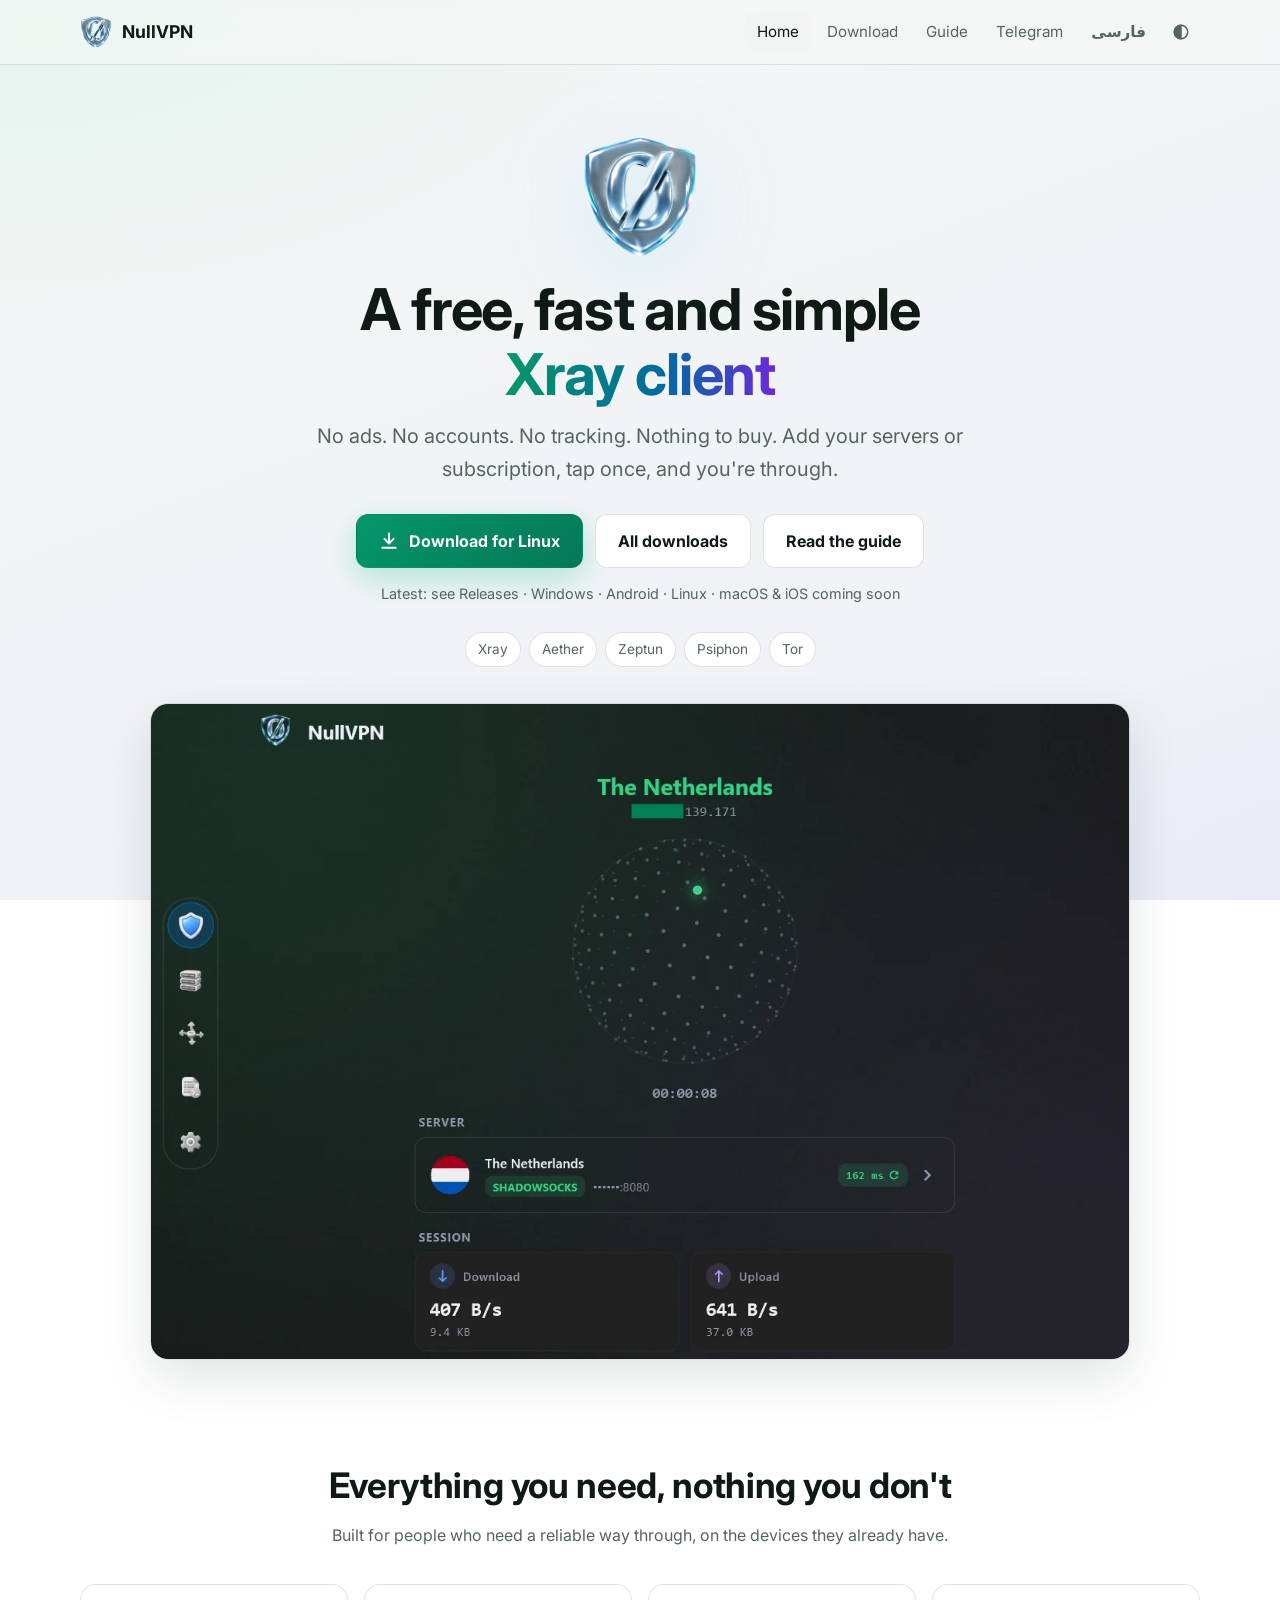
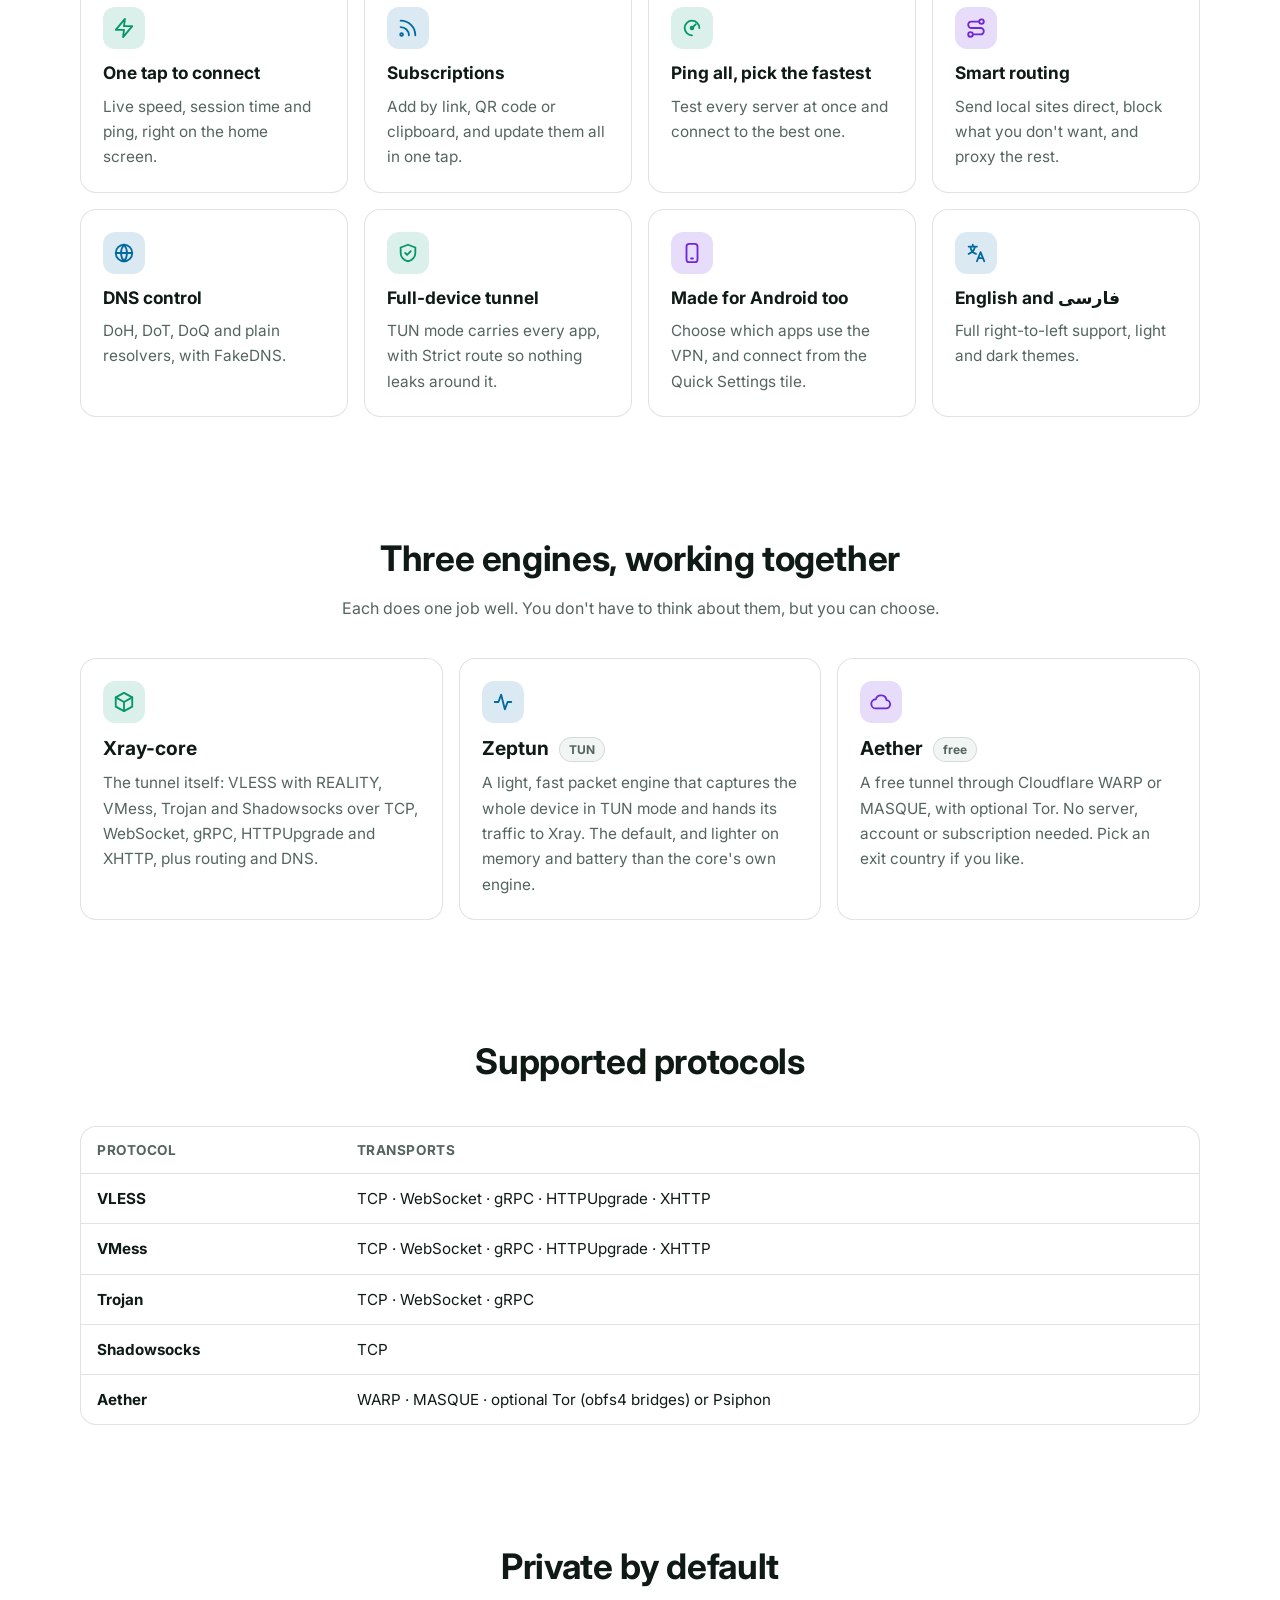
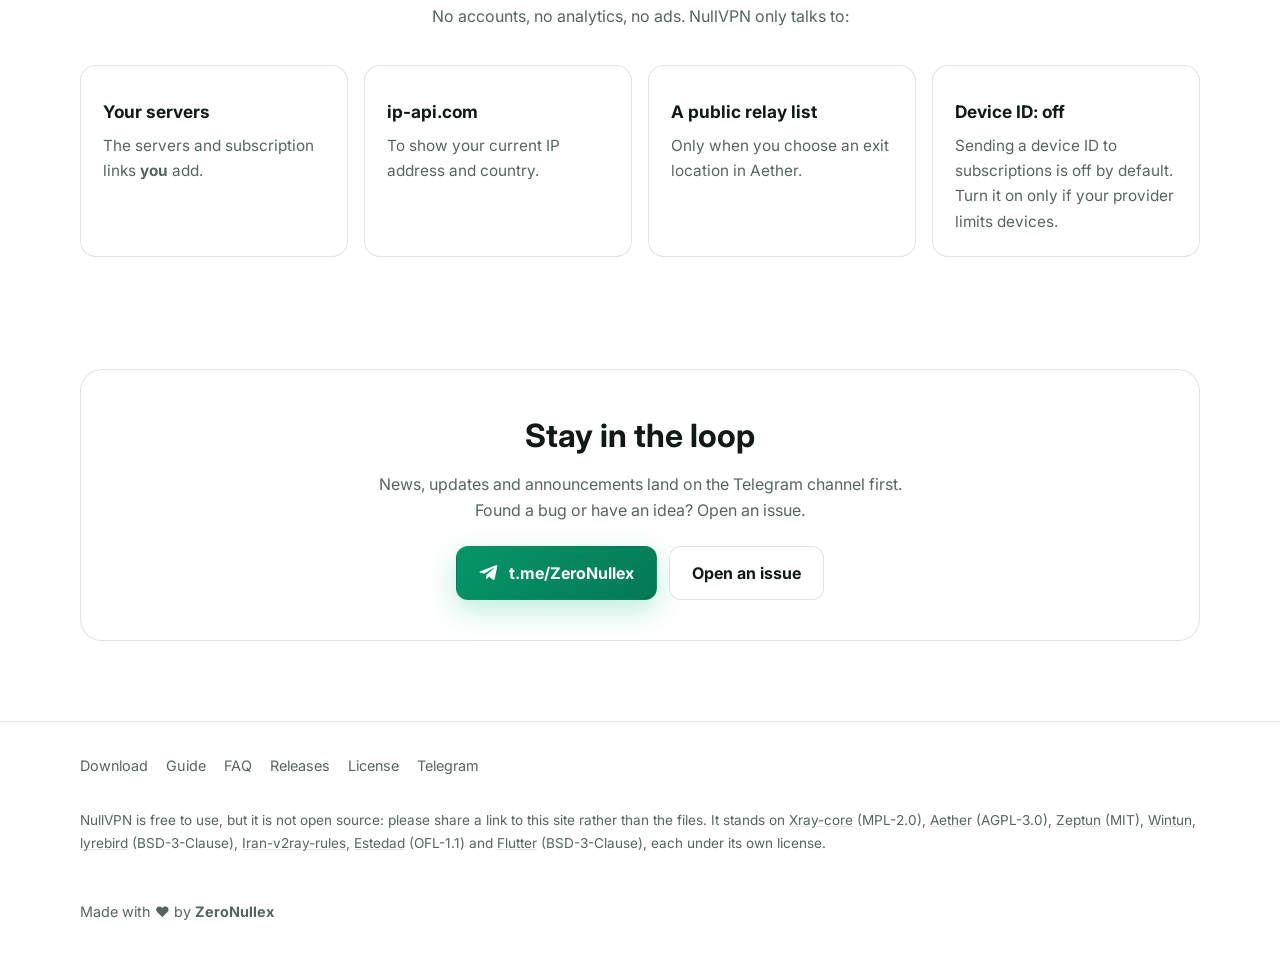
==== index.html @ 5c980df4 "Live Web" ====
<!doctype html>
<html lang="en" dir="ltr">
<head>
<meta charset="utf-8">
<meta name="viewport" content="width=device-width, initial-scale=1">
<title>NullVPN — free Xray client</title>
<meta name="description" content="NullVPN is a free, fast and simple Xray client for Windows, Android and Linux. No ads, no accounts, no tracking. With the Zeptun TUN engine and Aether's free WARP tunnel built in.">
<meta name="theme-color" content="#0b1210">
<link rel="icon" type="image/png" sizes="32x32" href="assets/logo-32.png">
<link rel="apple-touch-icon" href="assets/logo-180.png">
<link rel="alternate" hreflang="en" href="https://nullvpnapp.github.io/">
<link rel="alternate" hreflang="fa" href="https://nullvpnapp.github.io/fa/">
<meta property="og:title" content="NullVPN — free Xray client">
<meta property="og:description" content="Free, fast and simple. No ads, no accounts, no tracking. Windows, Android and Linux.">
<meta property="og:image" content="https://nullvpnapp.github.io/assets/og.jpg">
<meta property="og:type" content="website">
<meta name="twitter:card" content="summary_large_image">
<link rel="preconnect" href="https://fonts.googleapis.com">
<link rel="preconnect" href="https://fonts.gstatic.com" crossorigin>
<link rel="stylesheet" href="https://fonts.googleapis.com/css2?family=Inter:wght@400;600;700;800&family=JetBrains+Mono:wght@400;600&display=swap">
<link rel="stylesheet" href="assets/style.css?v=2">
<script>try{var t=localStorage.getItem("theme");if(t)document.documentElement.setAttribute("data-theme",t)}catch(e){}</script>
<script src="assets/site.js?v=2" defer></script>
</head>
<body>

<header class="site-header">
  <div class="wrap">
    <a class="brand" href="./"><img src="assets/logo-64.png" alt="" width="32" height="32">NullVPN</a>
    <nav class="nav" aria-label="Main">
      <a href="./" aria-current="page">Home</a>
      <a href="download.html">Download</a>
      <a href="guide.html">Guide</a>
      <a href="https://t.me/ZeroNullex" rel="noopener">Telegram</a>
      <a class="lang" href="fa/" data-lang-switch lang="fa" hreflang="fa">فارسی</a>
      <button id="theme-toggle" class="icon-btn" type="button" aria-label="Switch theme">
        <svg viewBox="0 0 24 24" fill="none" stroke="currentColor" stroke-width="2" stroke-linecap="round" stroke-linejoin="round" aria-hidden="true"><circle cx="12" cy="12" r="9"/><path d="M12 3a9 9 0 0 0 0 18z" fill="currentColor"/></svg>
      </button>
    </nav>
  </div>
</header>

<main>
  <section class="hero">
    <div class="wrap">
      <img class="hero-logo" src="assets/logo-256.png" alt="NullVPN" width="120" height="120">
      <h1>A free, fast and simple<br><span class="grad">Xray client</span></h1>
      <p class="lead">No ads. No accounts. No tracking. Nothing to buy. Add your servers or subscription, tap once, and you're through.</p>
      <div class="hero-actions">
        <a id="primary-download" class="btn btn-primary" href="download.html" data-download-page="download.html">
          <svg viewBox="0 0 24 24" fill="none" stroke="currentColor" stroke-width="2.4" stroke-linecap="round" stroke-linejoin="round" aria-hidden="true"><path d="M12 3v12M6.5 9.5 12 15l5.5-5.5M4 20h16"/></svg>
          <span data-label>Download</span>
        </a>
        <a class="btn btn-ghost" href="download.html">All downloads</a>
        <a class="btn btn-ghost" href="guide.html">Read the guide</a>
      </div>
      <p class="hero-note">Latest: <span data-version>see Releases</span> · Windows · Android · Linux · macOS &amp; iOS coming soon</p>
      <ul class="pills">
        <li>Xray</li><li>Aether</li><li>Zeptun</li><li>Psiphon</li><li>Tor</li>
      </ul>
      <picture>
        <source srcset="assets/screenshot.webp" type="image/webp">
        <img class="shot" src="assets/screenshot.jpg" alt="NullVPN connected, showing the server, session time and live speeds" width="1266" height="848">
      </picture>
    </div>
  </section>

  <section id="features">
    <div class="wrap">
      <div class="section-title">
        <h2>Everything you need, nothing you don't</h2>
        <p>Built for people who need a reliable way through, on the devices they already have.</p>
      </div>
      <div class="grid">
        <div class="card">
          <div class="ico"><svg viewBox="0 0 24 24" fill="none" stroke="currentColor" stroke-width="2" stroke-linecap="round" stroke-linejoin="round"><path d="M13 2 3 14h9l-1 8 10-12h-9z"/></svg></div>
          <h3>One tap to connect</h3>
          <p>Live speed, session time and ping, right on the home screen.</p>
        </div>
        <div class="card">
          <div class="ico ice"><svg viewBox="0 0 24 24" fill="none" stroke="currentColor" stroke-width="2" stroke-linecap="round" stroke-linejoin="round"><path d="M4 11a9 9 0 0 1 9 9M4 4a16 16 0 0 1 16 16"/><circle cx="5" cy="19" r="1.5"/></svg></div>
          <h3>Subscriptions</h3>
          <p>Add by link, QR code or clipboard, and update them all in one tap.</p>
        </div>
        <div class="card">
          <div class="ico"><svg viewBox="0 0 24 24" fill="none" stroke="currentColor" stroke-width="2" stroke-linecap="round" stroke-linejoin="round"><path d="M12 20a8 8 0 1 1 8-8"/><path d="m12 12 4-4"/><circle cx="12" cy="12" r="1.5"/></svg></div>
          <h3>Ping all, pick the fastest</h3>
          <p>Test every server at once and connect to the best one.</p>
        </div>
        <div class="card">
          <div class="ico violet"><svg viewBox="0 0 24 24" fill="none" stroke="currentColor" stroke-width="2" stroke-linecap="round" stroke-linejoin="round"><circle cx="6" cy="19" r="2.5"/><circle cx="18" cy="5" r="2.5"/><path d="M8.5 19H17a3.5 3.5 0 0 0 0-7H7a3.5 3.5 0 0 1 0-7h8.5"/></svg></div>
          <h3>Smart routing</h3>
          <p>Send local sites direct, block what you don't want, and proxy the rest.</p>
        </div>
        <div class="card">
          <div class="ico ice"><svg viewBox="0 0 24 24" fill="none" stroke="currentColor" stroke-width="2" stroke-linecap="round" stroke-linejoin="round"><circle cx="12" cy="12" r="9"/><path d="M3 12h18M12 3a14 14 0 0 1 0 18M12 3a14 14 0 0 0 0 18"/></svg></div>
          <h3>DNS control</h3>
          <p>DoH, DoT, DoQ and plain resolvers, with FakeDNS.</p>
        </div>
        <div class="card">
          <div class="ico"><svg viewBox="0 0 24 24" fill="none" stroke="currentColor" stroke-width="2" stroke-linecap="round" stroke-linejoin="round"><path d="M12 3 4 6v6c0 4.5 3.4 8.3 8 9 4.6-.7 8-4.5 8-9V6z"/><path d="m9 12 2 2 4-4"/></svg></div>
          <h3>Full-device tunnel</h3>
          <p>TUN mode carries every app, with Strict route so nothing leaks around it.</p>
        </div>
        <div class="card">
          <div class="ico violet"><svg viewBox="0 0 24 24" fill="none" stroke="currentColor" stroke-width="2" stroke-linecap="round" stroke-linejoin="round"><rect x="6" y="2" width="12" height="20" rx="3"/><path d="M11 18h2"/></svg></div>
          <h3>Made for Android too</h3>
          <p>Choose which apps use the VPN, and connect from the Quick Settings tile.</p>
        </div>
        <div class="card">
          <div class="ico ice"><svg viewBox="0 0 24 24" fill="none" stroke="currentColor" stroke-width="2" stroke-linecap="round" stroke-linejoin="round"><path d="M4 5h9M8.5 3v2M6 5c0 4 3 7 6 8M11 5c-1 4-4 7-7 8M13 21l4-10 4 10M14.5 17.5h5"/></svg></div>
          <h3>English and فارسی</h3>
          <p>Full right-to-left support, light and dark themes.</p>
        </div>
      </div>
    </div>
  </section>

  <section id="cores">
    <div class="wrap">
      <div class="section-title">
        <h2>Three engines, working together</h2>
        <p>Each does one job well. You don't have to think about them, but you can choose.</p>
      </div>
      <div class="grid cores">
        <div class="card">
          <div class="ico"><svg viewBox="0 0 24 24" fill="none" stroke="currentColor" stroke-width="2" stroke-linecap="round" stroke-linejoin="round"><path d="m12 2 9 5v10l-9 5-9-5V7z"/><path d="m12 22V12M21 7l-9 5-9-5"/></svg></div>
          <h3>Xray-core</h3>
          <p>The tunnel itself: VLESS with REALITY, VMess, Trojan and Shadowsocks over TCP, WebSocket, gRPC, HTTPUpgrade and XHTTP, plus routing and DNS.</p>
        </div>
        <div class="card">
          <div class="ico ice"><svg viewBox="0 0 24 24" fill="none" stroke="currentColor" stroke-width="2" stroke-linecap="round" stroke-linejoin="round"><path d="M3 12h4l3-8 4 16 3-8h4"/></svg></div>
          <h3>Zeptun <span class="tag">TUN</span></h3>
          <p>A light, fast packet engine that captures the whole device in TUN mode and hands its traffic to Xray. The default, and lighter on memory and battery than the core's own engine.</p>
        </div>
        <div class="card">
          <div class="ico violet"><svg viewBox="0 0 24 24" fill="none" stroke="currentColor" stroke-width="2" stroke-linecap="round" stroke-linejoin="round"><path d="M17.5 19a4.5 4.5 0 0 0 .5-8.97A6 6 0 0 0 6.34 9 4 4 0 0 0 6.5 19z"/></svg></div>
          <h3>Aether <span class="tag">free</span></h3>
          <p>A free tunnel through Cloudflare WARP or MASQUE, with optional Tor. No server, account or subscription needed. Pick an exit country if you like.</p>
        </div>
      </div>
    </div>
  </section>

  <section id="protocols">
    <div class="wrap">
      <div class="section-title">
        <h2>Supported protocols</h2>
      </div>
      <div class="table-wrap">
        <table>
          <thead><tr><th>Protocol</th><th>Transports</th></tr></thead>
          <tbody>
            <tr><td>VLESS</td><td>TCP · WebSocket · gRPC · HTTPUpgrade · XHTTP</td></tr>
            <tr><td>VMess</td><td>TCP · WebSocket · gRPC · HTTPUpgrade · XHTTP</td></tr>
            <tr><td>Trojan</td><td>TCP · WebSocket · gRPC</td></tr>
            <tr><td>Shadowsocks</td><td>TCP</td></tr>
            <tr><td>Aether</td><td>WARP · MASQUE · optional Tor (obfs4 bridges) or Psiphon</td></tr>
          </tbody>
        </table>
      </div>
    </div>
  </section>

  <section id="privacy">
    <div class="wrap">
      <div class="section-title">
        <h2>Private by default</h2>
        <p>No accounts, no analytics, no ads. NullVPN only talks to:</p>
      </div>
      <div class="grid">
        <div class="card"><h3>Your servers</h3><p>The servers and subscription links <strong>you</strong> add.</p></div>
        <div class="card"><h3>ip-api.com</h3><p>To show your current IP address and country.</p></div>
        <div class="card"><h3>A public relay list</h3><p>Only when you choose an exit location in Aether.</p></div>
        <div class="card"><h3>Device ID: off</h3><p>Sending a device ID to subscriptions is off by default. Turn it on only if your provider limits devices.</p></div>
      </div>
    </div>
  </section>

  <section id="community">
    <div class="wrap">
      <div class="cta-band">
        <h2>Stay in the loop</h2>
        <p>News, updates and announcements land on the Telegram channel first. Found a bug or have an idea? Open an issue.</p>
        <div class="hero-actions">
          <a class="btn btn-primary" href="https://t.me/ZeroNullex" rel="noopener">
            <svg viewBox="0 0 24 24" fill="currentColor" aria-hidden="true"><path d="M21.9 4.3 18.7 19.4c-.2 1.1-.9 1.3-1.8.8l-4.9-3.6-2.4 2.3c-.3.3-.5.5-1 .5l.3-5 9.1-8.2c.4-.4-.1-.6-.6-.2L6.2 13 1.4 11.5c-1-.3-1-1 .2-1.5l18.8-7.2c.9-.3 1.6.2 1.5 1.5z"/></svg>
            t.me/ZeroNullex
          </a>
          <a class="btn btn-ghost" href="https://github.com/snarefps/NullVPN/issues" rel="noopener">Open an issue</a>
        </div>
      </div>
    </div>
  </section>
</main>

<footer class="site-footer">
  <div class="wrap">
    <div class="foot-links">
      <a href="download.html">Download</a>
      <a href="guide.html">Guide</a>
      <a href="guide.html#faq">FAQ</a>
      <a href="https://github.com/snarefps/NullVPN/releases" rel="noopener">Releases</a>
      <a href="https://github.com/snarefps/NullVPN/blob/main/LICENSE" rel="noopener">License</a>
      <a href="https://t.me/ZeroNullex" rel="noopener">Telegram</a>
    </div>
    <p class="credits">NullVPN is free to use, but it is not open source: please share a link to this site rather than the files. It stands on
      <a href="https://github.com/XTLS/Xray-core" rel="noopener">Xray-core</a> (MPL-2.0),
      <a href="https://github.com/CluvexStudio/Aether" rel="noopener">Aether</a> (AGPL-3.0),
      <a href="https://github.com/Noisemux/zeptun" rel="noopener">Zeptun</a> (MIT),
      <a href="https://www.wintun.net" rel="noopener">Wintun</a>,
      <a href="https://gitlab.torproject.org/tpo/anti-censorship/pluggable-transports/lyrebird" rel="noopener">lyrebird</a> (BSD-3-Clause),
      <a href="https://github.com/chocolate4u/Iran-v2ray-rules" rel="noopener">Iran-v2ray-rules</a>,
      <a href="https://github.com/aminabedi68/Estedad" rel="noopener">Estedad</a> (OFL-1.1) and
      <a href="https://flutter.dev" rel="noopener">Flutter</a> (BSD-3-Clause), each under its own license.</p>
    <p>Made with ❤️ by <strong>ZeroNullex</strong></p>
  </div>
</footer>

</body>
</html>
---- assets/style.css ----
/* NullVPN site. One stylesheet for both languages; Persian pages set
   dir="rtl" and lang="fa", and everything here uses logical properties so
   the layout mirrors on its own. */

@font-face {
  font-family: "Estedad";
  src: url("fonts/Estedad-Regular.ttf") format("truetype");
  font-weight: 400;
  font-display: swap;
}
@font-face {
  font-family: "Estedad";
  src: url("fonts/Estedad-Bold.ttf") format("truetype");
  font-weight: 700;
  font-display: swap;
}

:root {
  --bg: #0b1210;
  --bg-2: #120f1a;
  --surface: rgba(255, 255, 255, 0.04);
  --surface-2: rgba(255, 255, 255, 0.07);
  --border: rgba(255, 255, 255, 0.10);
  --text: #e8eeeb;
  --muted: #9aa8a2;
  --accent: #34d399;
  --accent-strong: #10b981;
  --accent-ink: #04130d;
  --ice: #7dd3fc;
  --violet: #a78bfa;
  --warn: #fbbf24;
  --code-bg: rgba(0, 0, 0, 0.35);
  --shadow: 0 20px 60px rgba(0, 0, 0, 0.45);
  --radius: 16px;
  --font: "Inter", system-ui, -apple-system, "Segoe UI", Roboto, sans-serif;
  --mono: "JetBrains Mono", ui-monospace, SFMono-Regular, Menlo, Consolas, monospace;
  color-scheme: dark;
}

:root[data-theme="light"] {
  --bg: #f4f7f5;
  --bg-2: #eef0f7;
  --surface: #ffffff;
  --surface-2: #f1f5f3;
  --border: rgba(12, 30, 22, 0.12);
  --text: #0f1a15;
  --muted: #55655e;
  --accent: #059669;
  --accent-strong: #047857;
  --accent-ink: #ffffff;
  --ice: #0369a1;
  --violet: #6d28d9;
  --warn: #b45309;
  --code-bg: #eef2f0;
  --shadow: 0 18px 50px rgba(15, 40, 30, 0.12);
  color-scheme: light;
}

@media (prefers-color-scheme: light) {
  :root:not([data-theme="dark"]) {
    --bg: #f4f7f5;
    --bg-2: #eef0f7;
    --surface: #ffffff;
    --surface-2: #f1f5f3;
    --border: rgba(12, 30, 22, 0.12);
    --text: #0f1a15;
    --muted: #55655e;
    --accent: #059669;
    --accent-strong: #047857;
    --accent-ink: #ffffff;
    --ice: #0369a1;
    --violet: #6d28d9;
    --warn: #b45309;
    --code-bg: #eef2f0;
    --shadow: 0 18px 50px rgba(15, 40, 30, 0.12);
    color-scheme: light;
  }
}

html[lang="fa"] { --font: "Estedad", "Inter", system-ui, sans-serif; }

* { box-sizing: border-box; }

html { scroll-behavior: smooth; }

body {
  margin: 0;
  font-family: var(--font);
  font-size: 16px;
  line-height: 1.65;
  color: var(--text);
  background:
    radial-gradient(1200px 700px at 0% -10%, rgba(52, 211, 153, 0.10), transparent 60%),
    radial-gradient(900px 600px at 110% 110%, rgba(167, 139, 250, 0.10), transparent 60%),
    linear-gradient(160deg, var(--bg), var(--bg-2));
  background-attachment: fixed;
  min-height: 100vh;
  -webkit-font-smoothing: antialiased;
}

img { max-width: 100%; height: auto; display: block; }

a { color: var(--accent); text-decoration: none; }
a:hover { text-decoration: underline; }

code, kbd {
  font-family: var(--mono);
  font-size: 0.88em;
  background: var(--code-bg);
  border: 1px solid var(--border);
  border-radius: 6px;
  padding: 0.1em 0.4em;
  direction: ltr;
  unicode-bidi: isolate;
}

pre {
  font-family: var(--mono);
  font-size: 0.88rem;
  background: var(--code-bg);
  border: 1px solid var(--border);
  border-radius: 12px;
  padding: 14px 16px;
  overflow-x: auto;
  direction: ltr;
  text-align: left;
  line-height: 1.55;
}
pre code { background: none; border: 0; padding: 0; font-size: inherit; }

.wrap { width: min(1120px, 100% - 32px); margin-inline: auto; }

/* ---------- header ---------- */

.site-header {
  position: sticky;
  top: 0;
  z-index: 20;
  backdrop-filter: saturate(160%) blur(14px);
  -webkit-backdrop-filter: saturate(160%) blur(14px);
  background: color-mix(in srgb, var(--bg) 72%, transparent);
  border-bottom: 1px solid var(--border);
}
.site-header .wrap {
  display: flex;
  align-items: center;
  gap: 16px;
  min-height: 64px;
}
.brand {
  display: flex;
  align-items: center;
  gap: 10px;
  font-weight: 700;
  font-size: 1.1rem;
  color: var(--text);
}
.brand:hover { text-decoration: none; }
.brand img { width: 32px; height: 32px; }

.nav {
  display: flex;
  align-items: center;
  gap: 4px;
  margin-inline-start: auto;
  flex-wrap: wrap;
}
.nav a, .nav button {
  color: var(--muted);
  font: inherit;
  font-size: 0.95rem;
  padding: 8px 12px;
  border-radius: 10px;
  background: none;
  border: 0;
  cursor: pointer;
}
.nav a:hover, .nav button:hover { color: var(--text); background: var(--surface-2); text-decoration: none; }
.nav a[aria-current="page"] { color: var(--text); background: var(--surface-2); }
.nav .lang { font-weight: 700; }
.nav .icon-btn { display: inline-grid; place-items: center; width: 38px; height: 38px; padding: 0; }
.nav .icon-btn svg { width: 18px; height: 18px; }

@media (max-width: 640px) {
  .site-header .wrap { flex-wrap: wrap; padding-block: 8px; gap: 6px; }
  .nav { margin-inline-start: 0; width: 100%; justify-content: space-between; }
  .nav a, .nav button { padding: 8px 9px; font-size: 0.9rem; }
}

/* ---------- buttons ---------- */

.btn {
  display: inline-flex;
  align-items: center;
  justify-content: center;
  gap: 10px;
  font: inherit;
  font-weight: 700;
  padding: 13px 22px;
  border-radius: 12px;
  border: 1px solid transparent;
  cursor: pointer;
  transition: transform 0.15s ease, background 0.15s ease, box-shadow 0.15s ease;
  text-align: center;
}
.btn:hover { text-decoration: none; transform: translateY(-1px); }
.btn svg { width: 20px; height: 20px; flex: none; }
.btn-primary {
  background: linear-gradient(135deg, var(--accent), var(--accent-strong));
  color: var(--accent-ink);
  box-shadow: 0 10px 30px rgba(16, 185, 129, 0.28);
}
.btn-ghost {
  background: var(--surface);
  color: var(--text);
  border-color: var(--border);
}
.btn-ghost:hover { background: var(--surface-2); }
.btn[aria-disabled="true"] {
  opacity: 0.55;
  pointer-events: none;
  box-shadow: none;
}
.btn-small { padding: 9px 14px; font-size: 0.92rem; border-radius: 10px; }

/* ---------- hero ---------- */

.hero {
  padding-block: 72px 40px;
  text-align: center;
}
.hero-logo {
  width: 120px;
  height: 120px;
  margin: 0 auto 20px;
  filter: drop-shadow(0 16px 40px rgba(125, 211, 252, 0.28));
}
.hero h1 {
  font-size: clamp(2.2rem, 6vw, 3.6rem);
  line-height: 1.12;
  margin: 0 0 14px;
  letter-spacing: -0.02em;
}
html[lang="fa"] .hero h1 { letter-spacing: 0; line-height: 1.35; }
.hero h1 .grad {
  background: linear-gradient(90deg, var(--accent), var(--ice) 60%, var(--violet));
  -webkit-background-clip: text;
  background-clip: text;
  color: transparent;
}
.hero .lead {
  font-size: clamp(1.05rem, 2.4vw, 1.25rem);
  color: var(--muted);
  max-width: 680px;
  margin: 0 auto 28px;
}
.hero-actions {
  display: flex;
  gap: 12px;
  justify-content: center;
  flex-wrap: wrap;
}
.hero-note {
  margin-top: 14px;
  font-size: 0.9rem;
  color: var(--muted);
}
.pills {
  display: flex;
  flex-wrap: wrap;
  gap: 8px;
  justify-content: center;
  margin-top: 26px;
  padding: 0;
  list-style: none;
}
.pills li {
  font-size: 0.85rem;
  color: var(--muted);
  border: 1px solid var(--border);
  background: var(--surface);
  border-radius: 999px;
  padding: 5px 12px;
}

.shot {
  margin: 36px auto 0;
  width: 100%;
  max-width: min(980px, 100%);
  border-radius: 18px;
  overflow: hidden;
  border: 1px solid var(--border);
  box-shadow: var(--shadow);
}

/* ---------- sections ---------- */

section { padding-block: 56px; }
.section-title {
  text-align: center;
  margin-bottom: 36px;
}
.section-title h2 {
  font-size: clamp(1.6rem, 4vw, 2.2rem);
  margin: 0 0 8px;
  letter-spacing: -0.01em;
}
.section-title p { color: var(--muted); margin: 0 auto; max-width: 640px; }

.grid {
  display: grid;
  gap: 16px;
  grid-template-columns: repeat(auto-fill, minmax(250px, 1fr));
}
.card {
  background: var(--surface);
  border: 1px solid var(--border);
  border-radius: var(--radius);
  padding: 22px;
}
.card h3 { margin: 10px 0 6px; font-size: 1.08rem; }
.card p { margin: 0; color: var(--muted); font-size: 0.96rem; }
.card .ico {
  width: 42px;
  height: 42px;
  border-radius: 12px;
  display: grid;
  place-items: center;
  background: color-mix(in srgb, var(--accent) 14%, transparent);
  color: var(--accent);
}
.card .ico svg { width: 22px; height: 22px; }
.card .ico.ice { background: color-mix(in srgb, var(--ice) 14%, transparent); color: var(--ice); }
.card .ico.violet { background: color-mix(in srgb, var(--violet) 16%, transparent); color: var(--violet); }

.cores { grid-template-columns: repeat(auto-fit, minmax(280px, 1fr)); }
.cores .card h3 { font-size: 1.2rem; }
.tag {
  display: inline-block;
  font-size: 0.75rem;
  font-weight: 700;
  padding: 2px 9px;
  border-radius: 999px;
  background: var(--surface-2);
  color: var(--muted);
  border: 1px solid var(--border);
  vertical-align: middle;
  margin-inline-start: 6px;
}

/* ---------- tables ---------- */

.table-wrap { overflow-x: auto; border: 1px solid var(--border); border-radius: var(--radius); background: var(--surface); }
table { width: 100%; border-collapse: collapse; font-size: 0.95rem; }
th, td { padding: 12px 16px; text-align: start; border-bottom: 1px solid var(--border); }
tr:last-child td { border-bottom: 0; }
th { color: var(--muted); font-weight: 700; font-size: 0.85rem; text-transform: uppercase; letter-spacing: 0.04em; }
html[lang="fa"] th { text-transform: none; letter-spacing: 0; }
td:first-child { font-weight: 700; }

/* ---------- downloads ---------- */

.release-line {
  text-align: center;
  color: var(--muted);
  margin: -18px 0 30px;
  font-size: 0.95rem;
}
.release-line strong { color: var(--text); }

.platforms { display: grid; gap: 18px; }
.platform {
  background: var(--surface);
  border: 1px solid var(--border);
  border-radius: var(--radius);
  padding: 22px;
  scroll-margin-top: 90px;
}
.platform.is-you { border-color: color-mix(in srgb, var(--accent) 55%, transparent); box-shadow: 0 0 0 3px color-mix(in srgb, var(--accent) 16%, transparent); }
.platform-head {
  display: flex;
  align-items: center;
  gap: 14px;
  margin-bottom: 14px;
  flex-wrap: wrap;
}
.platform-head .ico { width: 46px; height: 46px; border-radius: 12px; display: grid; place-items: center; background: var(--surface-2); color: var(--text); }
.platform-head .ico svg { width: 26px; height: 26px; }
.platform-head h2 { margin: 0; font-size: 1.3rem; }
.platform-head .req { color: var(--muted); font-size: 0.9rem; }
.you-badge {
  display: none;
  margin-inline-start: auto;
  font-size: 0.8rem;
  font-weight: 700;
  color: var(--accent);
  border: 1px solid color-mix(in srgb, var(--accent) 45%, transparent);
  border-radius: 999px;
  padding: 3px 10px;
}
.platform.is-you .you-badge { display: inline-block; }

.files { display: grid; gap: 10px; }
.file {
  display: grid;
  grid-template-columns: 1fr auto;
  align-items: center;
  gap: 12px;
  padding: 12px 14px;
  border-radius: 12px;
  background: var(--surface-2);
  border: 1px solid var(--border);
}
.file .name { font-weight: 700; }
.file .meta { color: var(--muted); font-size: 0.85rem; }
.file .meta code { font-size: 0.8rem; }
.file.recommended { border-color: color-mix(in srgb, var(--accent) 40%, transparent); }
.file .rec {
  font-size: 0.72rem;
  font-weight: 700;
  color: var(--accent);
  margin-inline-start: 6px;
}
@media (max-width: 560px) {
  .file { grid-template-columns: 1fr; }
  .file .btn { width: 100%; }
}

.soon {
  color: var(--muted);
  font-size: 0.95rem;
  padding: 14px;
  border-radius: 12px;
  border: 1px dashed var(--border);
  background: var(--surface-2);
}

.callout {
  border-radius: 12px;
  padding: 12px 16px;
  margin: 14px 0 0;
  font-size: 0.93rem;
  background: color-mix(in srgb, var(--warn) 9%, transparent);
  border: 1px solid color-mix(in srgb, var(--warn) 30%, transparent);
}
.callout.info {
  background: color-mix(in srgb, var(--ice) 8%, transparent);
  border-color: color-mix(in srgb, var(--ice) 28%, transparent);
}
.callout p { margin: 0; }
.callout p + p { margin-top: 6px; }

/* ---------- guide ---------- */

.guide-layout {
  display: grid;
  grid-template-columns: 240px minmax(0, 1fr);
  gap: 36px;
  padding-block: 40px 64px;
}
.toc {
  position: sticky;
  top: 84px;
  align-self: start;
  font-size: 0.93rem;
}
.toc strong { display: block; margin-bottom: 8px; color: var(--muted); font-size: 0.8rem; text-transform: uppercase; letter-spacing: 0.06em; }
html[lang="fa"] .toc strong { text-transform: none; letter-spacing: 0; }
.toc ol { list-style: none; margin: 0; padding: 0; display: grid; gap: 2px; }
.toc a { display: block; color: var(--muted); padding: 6px 10px; border-radius: 8px; }
.toc a:hover { background: var(--surface-2); color: var(--text); text-decoration: none; }
@media (max-width: 860px) {
  .guide-layout { grid-template-columns: minmax(0, 1fr); gap: 18px; }
  .toc { position: static; background: var(--surface); border: 1px solid var(--border); border-radius: var(--radius); padding: 16px; }
  .toc ol { grid-template-columns: repeat(auto-fill, minmax(180px, 1fr)); }
}

.doc h1 { font-size: clamp(1.8rem, 4.5vw, 2.5rem); margin: 0 0 8px; }
.doc > .lead { color: var(--muted); margin: 0 0 28px; font-size: 1.08rem; }
.doc h2 {
  font-size: 1.5rem;
  margin: 44px 0 12px;
  padding-top: 8px;
  scroll-margin-top: 84px;
}
.doc h3 { font-size: 1.12rem; margin: 26px 0 8px; scroll-margin-top: 84px; }
.doc p, .doc li { color: var(--text); }
.doc ol, .doc ul { padding-inline-start: 1.4em; }
.doc li { margin: 6px 0; }
.doc .muted { color: var(--muted); }
.doc .table-wrap { margin: 12px 0 18px; }

.steps { counter-reset: step; list-style: none; padding: 0 !important; }
.steps > li {
  counter-increment: step;
  position: relative;
  padding-inline-start: 44px;
  margin: 14px 0;
}
.steps > li::before {
  content: counter(step);
  position: absolute;
  inset-inline-start: 0;
  top: 0;
  width: 30px;
  height: 30px;
  border-radius: 50%;
  display: grid;
  place-items: center;
  font-weight: 700;
  font-size: 0.9rem;
  background: color-mix(in srgb, var(--accent) 16%, transparent);
  color: var(--accent);
}
html[lang="fa"] .steps > li::before { content: counter(step, persian); }

.ui { font-weight: 700; color: var(--text); background: var(--surface-2); border: 1px solid var(--border); border-radius: 6px; padding: 0 6px; -webkit-box-decoration-break: clone; box-decoration-break: clone; overflow-wrap: anywhere; }

details {
  background: var(--surface);
  border: 1px solid var(--border);
  border-radius: 12px;
  padding: 0 16px;
  margin: 10px 0;
}
details summary {
  cursor: pointer;
  font-weight: 700;
  padding: 14px 0;
  list-style: none;
}
details summary::-webkit-details-marker { display: none; }
details summary::after { content: "+"; float: inline-end; color: var(--muted); font-weight: 400; }
details[open] summary::after { content: "–"; }
details > :not(summary) { margin-top: 0; }
details[open] { padding-bottom: 14px; }

/* ---------- community / footer ---------- */

.cta-band {
  text-align: center;
  background: var(--surface);
  border: 1px solid var(--border);
  border-radius: 22px;
  padding: 40px 22px;
}
.cta-band h2 { margin: 0 0 8px; font-size: clamp(1.5rem, 4vw, 2rem); }
.cta-band p { color: var(--muted); margin: 0 auto 22px; max-width: 560px; }

.site-footer {
  border-top: 1px solid var(--border);
  padding-block: 32px;
  color: var(--muted);
  font-size: 0.9rem;
  margin-top: 24px;
}
.site-footer .wrap { display: grid; gap: 18px; }
.foot-links { display: flex; flex-wrap: wrap; gap: 6px 18px; }
.foot-links a { color: var(--muted); }
.foot-links a:hover { color: var(--text); }
.credits { font-size: 0.85rem; }
.credits a { color: var(--muted); text-decoration: underline; text-decoration-color: var(--border); }

.sr-only { position: absolute; width: 1px; height: 1px; overflow: hidden; clip: rect(0 0 0 0); white-space: nowrap; }

@media (prefers-reduced-motion: reduce) {
  html { scroll-behavior: auto; }
  .btn { transition: none; }
  .btn:hover { transform: none; }
}
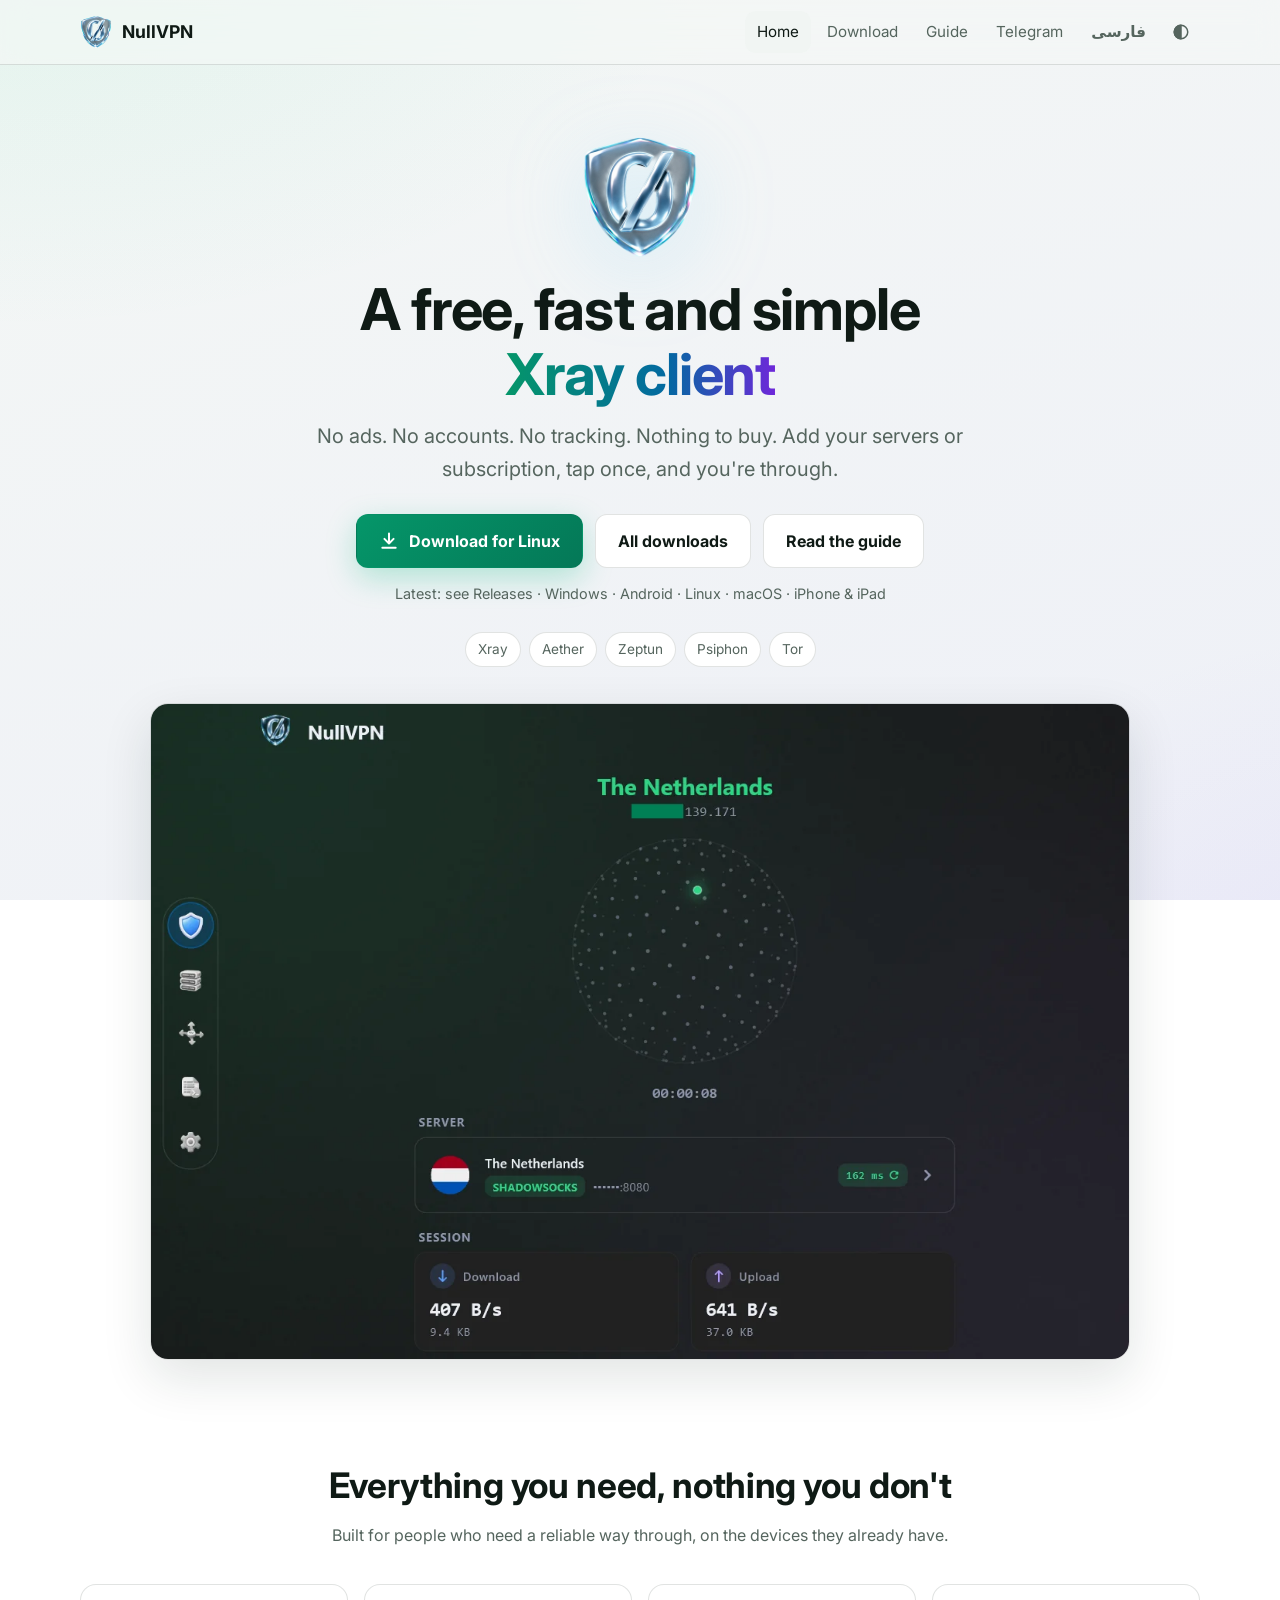
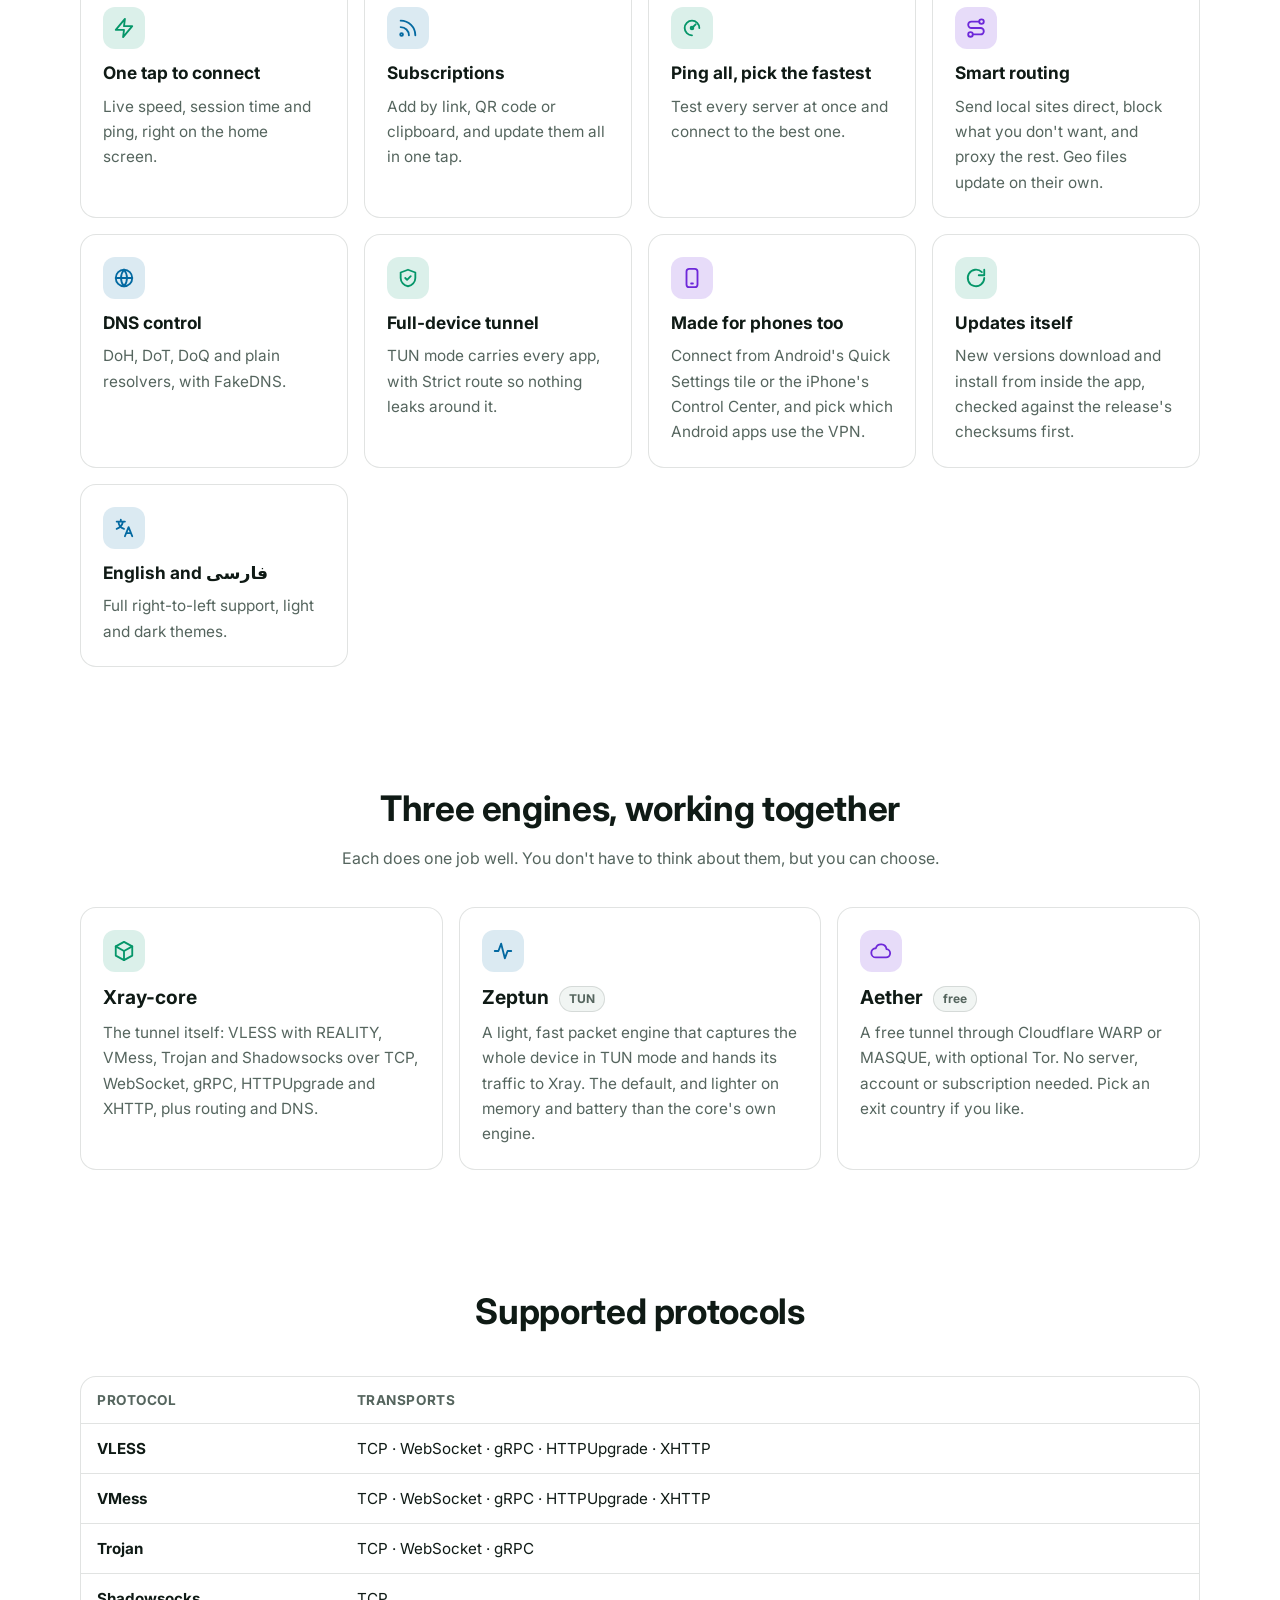
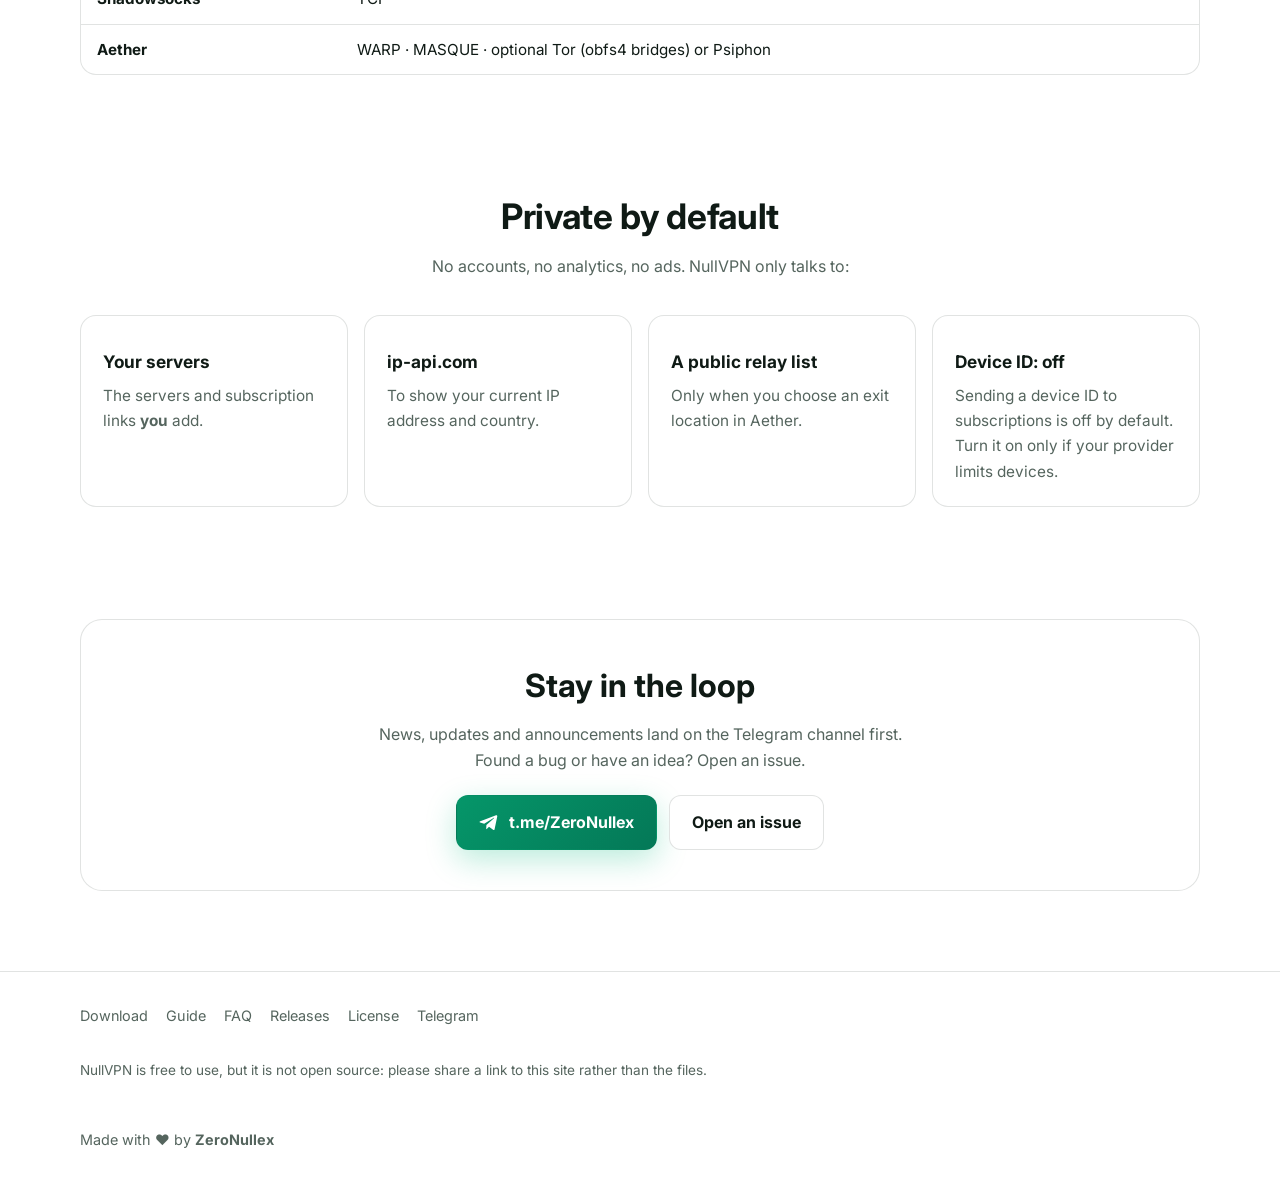
==== commit 3d5cc505: "Live Web" ====
--- a/index.html
+++ b/index.html
@@ -4,23 +4,23 @@
 <meta charset="utf-8">
 <meta name="viewport" content="width=device-width, initial-scale=1">
 <title>NullVPN — free Xray client</title>
-<meta name="description" content="NullVPN is a free, fast and simple Xray client for Windows, Android and Linux. No ads, no accounts, no tracking. With the Zeptun TUN engine and Aether's free WARP tunnel built in.">
+<meta name="description" content="NullVPN is a free, fast and simple Xray client for Windows, Android, Linux, macOS and iPhone. No ads, no accounts, no tracking. With the Zeptun TUN engine and Aether's free WARP tunnel built in.">
 <meta name="theme-color" content="#0b1210">
 <link rel="icon" type="image/png" sizes="32x32" href="assets/logo-32.png">
 <link rel="apple-touch-icon" href="assets/logo-180.png">
 <link rel="alternate" hreflang="en" href="https://nullvpnapp.github.io/">
 <link rel="alternate" hreflang="fa" href="https://nullvpnapp.github.io/fa/">
 <meta property="og:title" content="NullVPN — free Xray client">
-<meta property="og:description" content="Free, fast and simple. No ads, no accounts, no tracking. Windows, Android and Linux.">
+<meta property="og:description" content="Free, fast and simple. No ads, no accounts, no tracking. Windows, Android, Linux, macOS and iPhone.">
 <meta property="og:image" content="https://nullvpnapp.github.io/assets/og.jpg">
 <meta property="og:type" content="website">
 <meta name="twitter:card" content="summary_large_image">
 <link rel="preconnect" href="https://fonts.googleapis.com">
 <link rel="preconnect" href="https://fonts.gstatic.com" crossorigin>
 <link rel="stylesheet" href="https://fonts.googleapis.com/css2?family=Inter:wght@400;600;700;800&family=JetBrains+Mono:wght@400;600&display=swap">
-<link rel="stylesheet" href="assets/style.css?v=2">
+<link rel="stylesheet" href="assets/style.css?v=3">
 <script>try{var t=localStorage.getItem("theme");if(t)document.documentElement.setAttribute("data-theme",t)}catch(e){}</script>
-<script src="assets/site.js?v=2" defer></script>
+<script src="assets/site.js?v=3" defer></script>
 </head>
 <body>
 
@@ -54,7 +54,7 @@
         <a class="btn btn-ghost" href="download.html">All downloads</a>
         <a class="btn btn-ghost" href="guide.html">Read the guide</a>
       </div>
-      <p class="hero-note">Latest: <span data-version>see Releases</span> · Windows · Android · Linux · macOS &amp; iOS coming soon</p>
+      <p class="hero-note">Latest: <span data-version>see Releases</span> · Windows · Android · Linux · macOS · iPhone &amp; iPad</p>
       <ul class="pills">
         <li>Xray</li><li>Aether</li><li>Zeptun</li><li>Psiphon</li><li>Tor</li>
       </ul>
@@ -90,7 +90,7 @@
         <div class="card">
           <div class="ico violet"><svg viewBox="0 0 24 24" fill="none" stroke="currentColor" stroke-width="2" stroke-linecap="round" stroke-linejoin="round"><circle cx="6" cy="19" r="2.5"/><circle cx="18" cy="5" r="2.5"/><path d="M8.5 19H17a3.5 3.5 0 0 0 0-7H7a3.5 3.5 0 0 1 0-7h8.5"/></svg></div>
           <h3>Smart routing</h3>
-          <p>Send local sites direct, block what you don't want, and proxy the rest.</p>
+          <p>Send local sites direct, block what you don't want, and proxy the rest. Geo files update on their own.</p>
         </div>
         <div class="card">
           <div class="ico ice"><svg viewBox="0 0 24 24" fill="none" stroke="currentColor" stroke-width="2" stroke-linecap="round" stroke-linejoin="round"><circle cx="12" cy="12" r="9"/><path d="M3 12h18M12 3a14 14 0 0 1 0 18M12 3a14 14 0 0 0 0 18"/></svg></div>
@@ -104,8 +104,13 @@
         </div>
         <div class="card">
           <div class="ico violet"><svg viewBox="0 0 24 24" fill="none" stroke="currentColor" stroke-width="2" stroke-linecap="round" stroke-linejoin="round"><rect x="6" y="2" width="12" height="20" rx="3"/><path d="M11 18h2"/></svg></div>
-          <h3>Made for Android too</h3>
-          <p>Choose which apps use the VPN, and connect from the Quick Settings tile.</p>
+          <h3>Made for phones too</h3>
+          <p>Connect from Android's Quick Settings tile or the iPhone's Control Center, and pick which Android apps use the VPN.</p>
+        </div>
+        <div class="card">
+          <div class="ico"><svg viewBox="0 0 24 24" fill="none" stroke="currentColor" stroke-width="2" stroke-linecap="round" stroke-linejoin="round"><path d="M21 12a9 9 0 1 1-2.6-6.4"/><path d="M21 3v6h-6"/></svg></div>
+          <h3>Updates itself</h3>
+          <p>New versions download and install from inside the app, checked against the release's checksums first.</p>
         </div>
         <div class="card">
           <div class="ico ice"><svg viewBox="0 0 24 24" fill="none" stroke="currentColor" stroke-width="2" stroke-linecap="round" stroke-linejoin="round"><path d="M4 5h9M8.5 3v2M6 5c0 4 3 7 6 8M11 5c-1 4-4 7-7 8M13 21l4-10 4 10M14.5 17.5h5"/></svg></div>
@@ -204,15 +209,7 @@
       <a href="https://github.com/snarefps/NullVPN/blob/main/LICENSE" rel="noopener">License</a>
       <a href="https://t.me/ZeroNullex" rel="noopener">Telegram</a>
     </div>
-    <p class="credits">NullVPN is free to use, but it is not open source: please share a link to this site rather than the files. It stands on
-      <a href="https://github.com/XTLS/Xray-core" rel="noopener">Xray-core</a> (MPL-2.0),
-      <a href="https://github.com/CluvexStudio/Aether" rel="noopener">Aether</a> (AGPL-3.0),
-      <a href="https://github.com/Noisemux/zeptun" rel="noopener">Zeptun</a> (MIT),
-      <a href="https://www.wintun.net" rel="noopener">Wintun</a>,
-      <a href="https://gitlab.torproject.org/tpo/anti-censorship/pluggable-transports/lyrebird" rel="noopener">lyrebird</a> (BSD-3-Clause),
-      <a href="https://github.com/chocolate4u/Iran-v2ray-rules" rel="noopener">Iran-v2ray-rules</a>,
-      <a href="https://github.com/aminabedi68/Estedad" rel="noopener">Estedad</a> (OFL-1.1) and
-      <a href="https://flutter.dev" rel="noopener">Flutter</a> (BSD-3-Clause), each under its own license.</p>
+    <p class="credits">NullVPN is free to use, but it is not open source: please share a link to this site rather than the files.</p>
     <p>Made with ❤️ by <strong>ZeroNullex</strong></p>
   </div>
 </footer>
--- a/assets/style.css
+++ b/assets/style.css
@@ -368,7 +368,7 @@
 }
 .release-line strong { color: var(--text); }
 
-.platforms { display: grid; gap: 18px; }
+.platforms { display: grid; grid-template-columns: minmax(0, 1fr); gap: 18px; }
 .platform {
   background: var(--surface);
   border: 1px solid var(--border);
@@ -449,6 +449,7 @@
 }
 .callout p { margin: 0; }
 .callout p + p { margin-top: 6px; }
+.callout pre { margin: 8px 0; }
 
 /* ---------- guide ---------- */
 
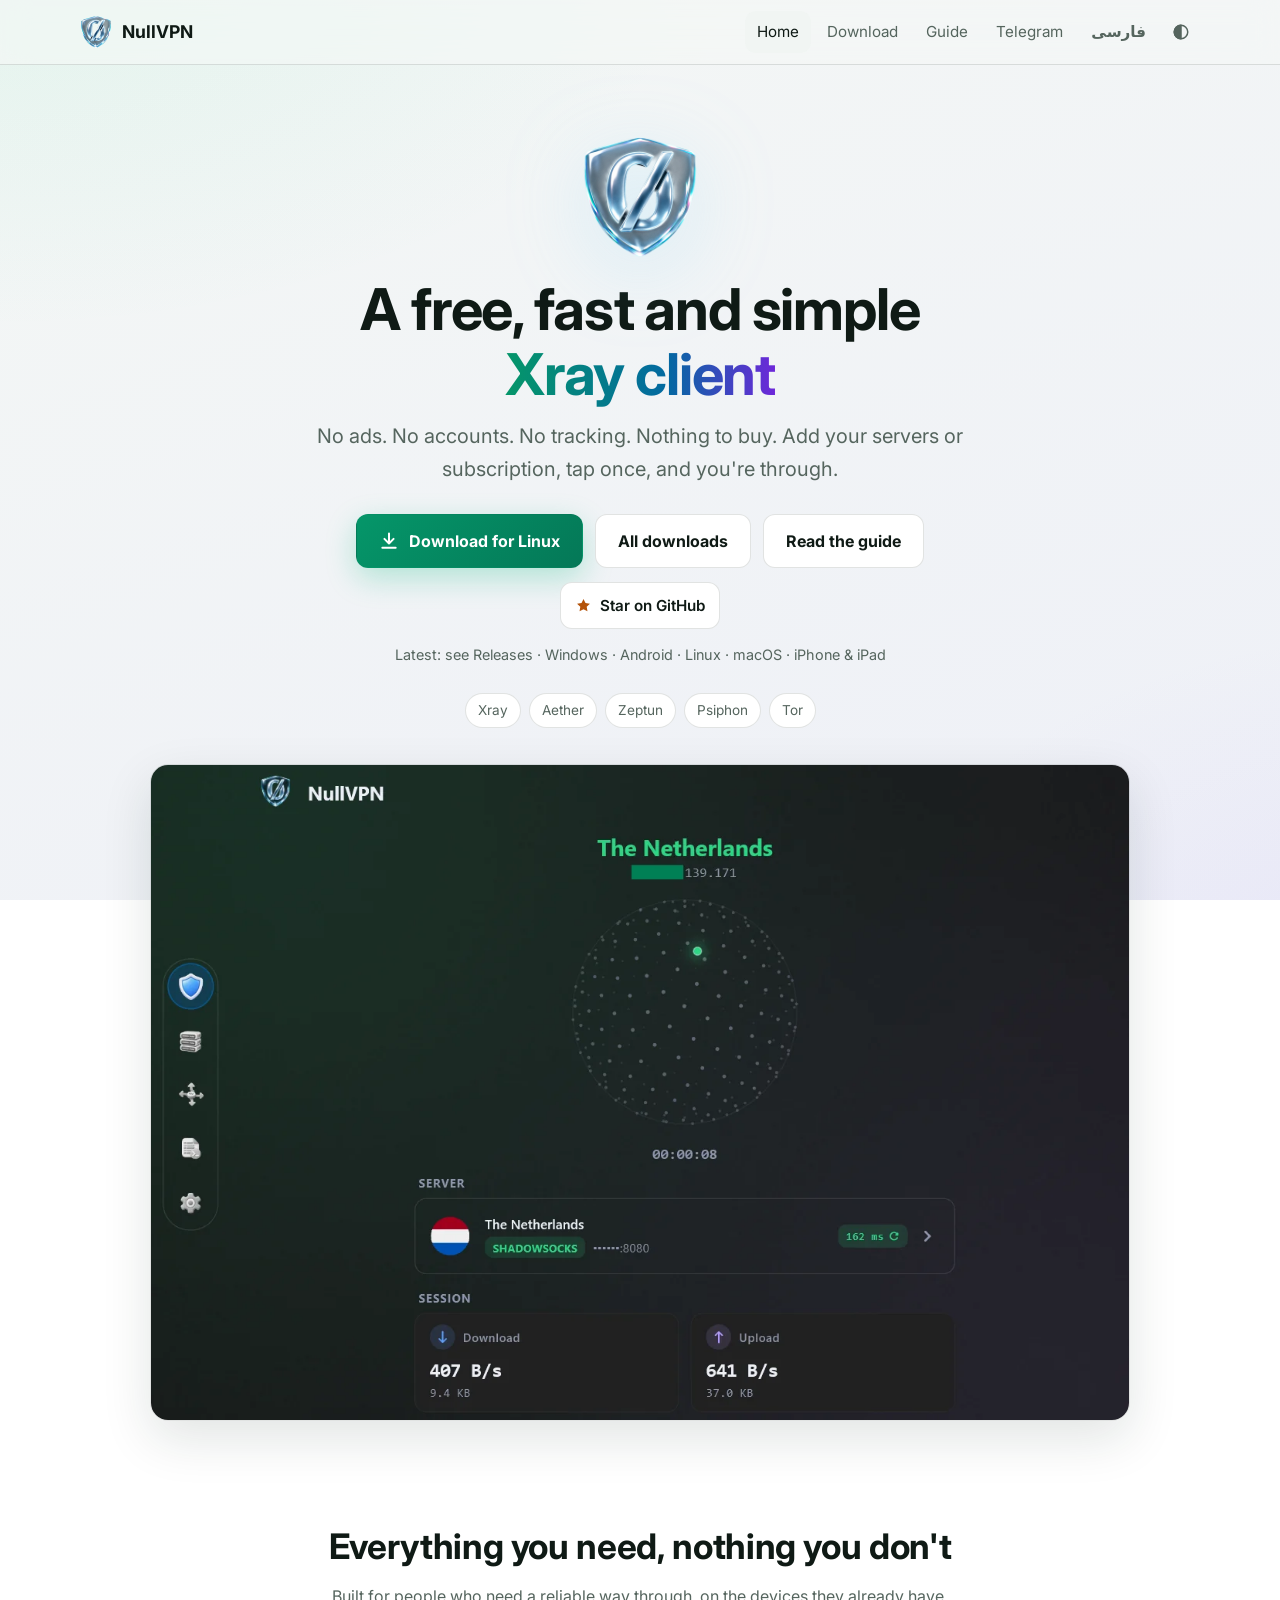
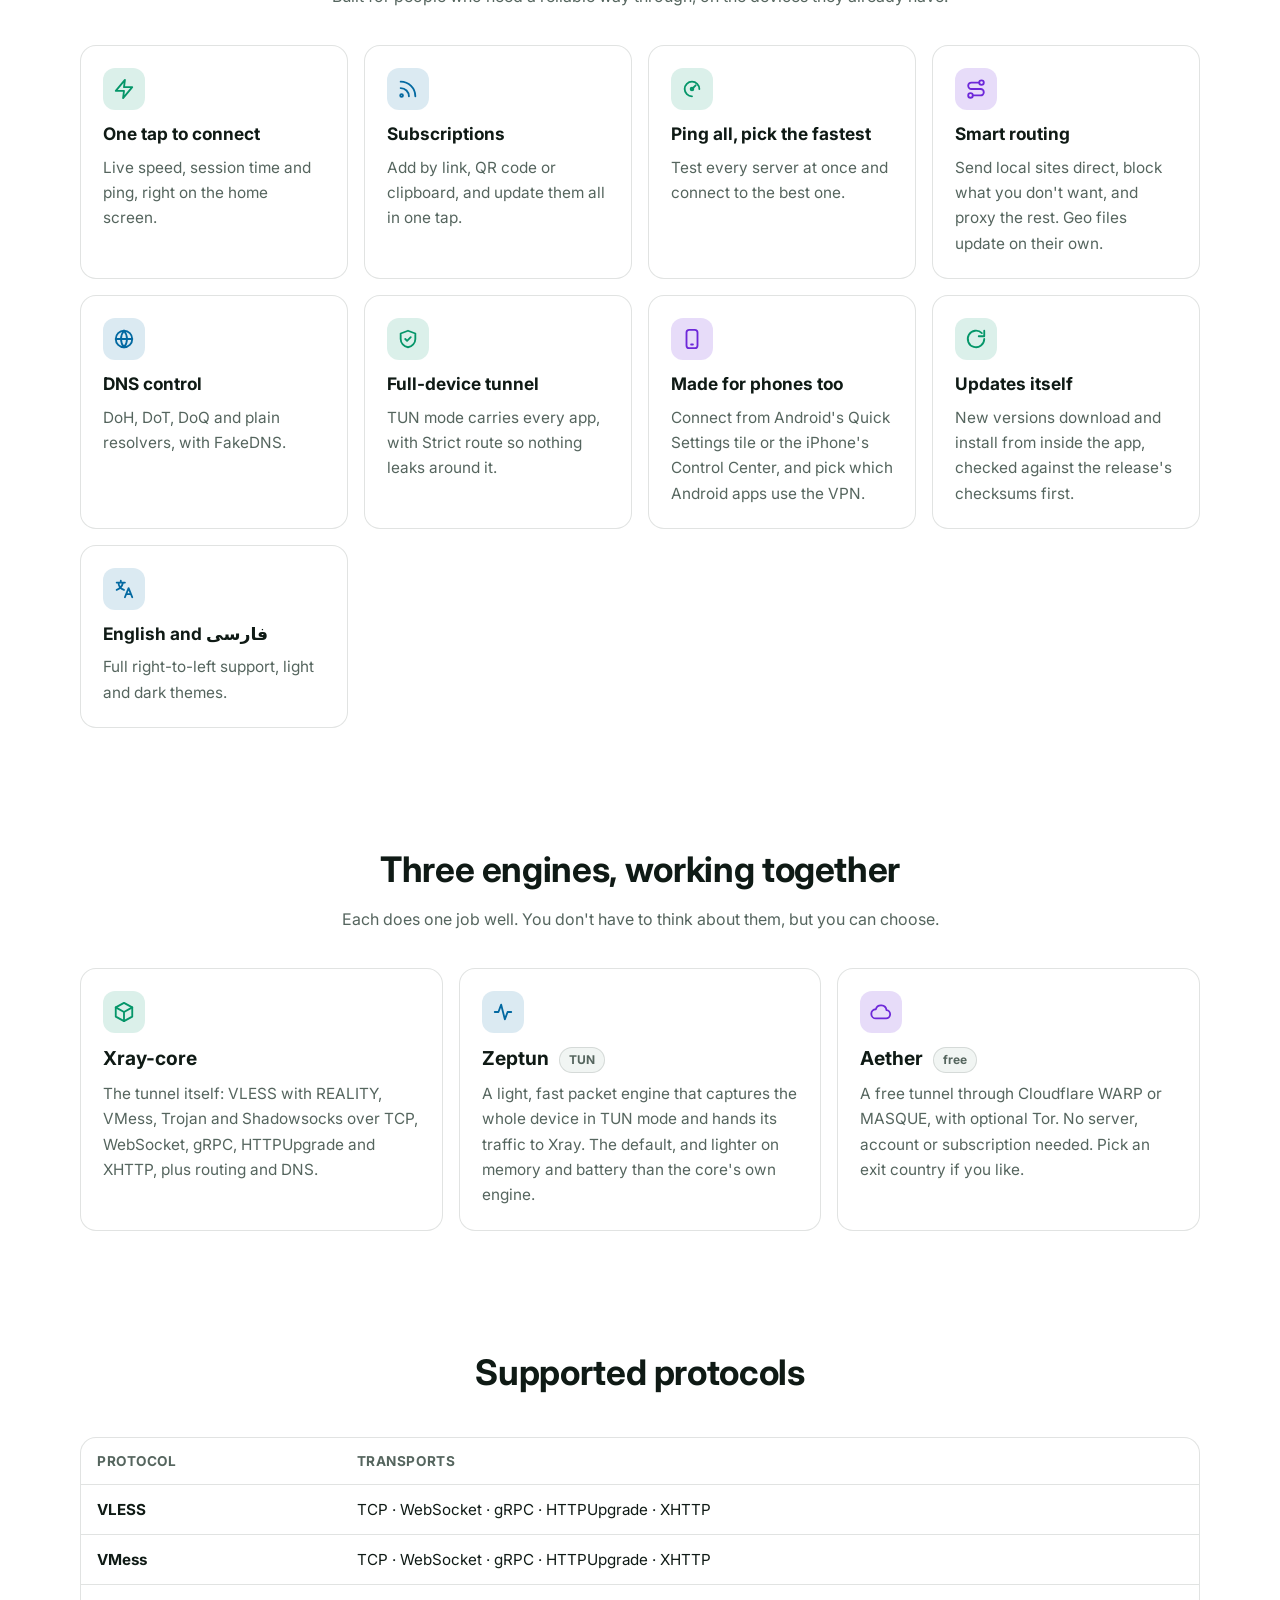
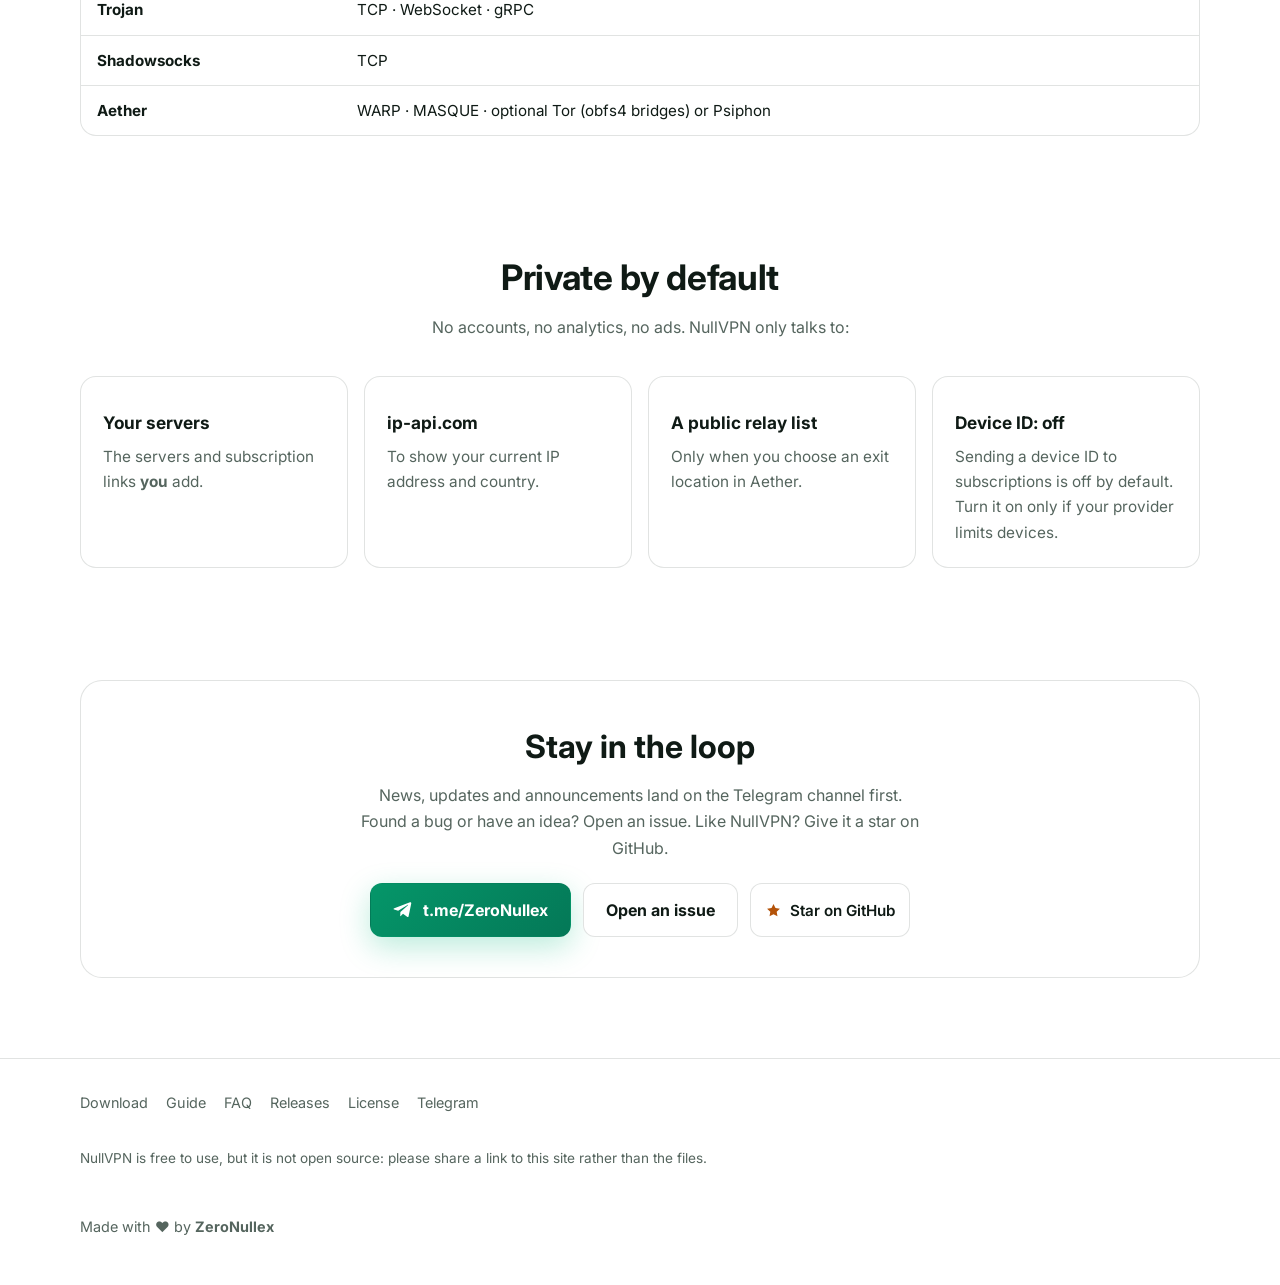
==== commit 3e63c9d0: "Live Web" ====
--- a/index.html
+++ b/index.html
@@ -18,9 +18,9 @@
 <link rel="preconnect" href="https://fonts.googleapis.com">
 <link rel="preconnect" href="https://fonts.gstatic.com" crossorigin>
 <link rel="stylesheet" href="https://fonts.googleapis.com/css2?family=Inter:wght@400;600;700;800&family=JetBrains+Mono:wght@400;600&display=swap">
-<link rel="stylesheet" href="assets/style.css?v=3">
+<link rel="stylesheet" href="assets/style.css?v=6">
 <script>try{var t=localStorage.getItem("theme");if(t)document.documentElement.setAttribute("data-theme",t)}catch(e){}</script>
-<script src="assets/site.js?v=3" defer></script>
+<script src="assets/site.js?v=5" defer></script>
 </head>
 <body>
 
@@ -54,6 +54,7 @@
         <a class="btn btn-ghost" href="download.html">All downloads</a>
         <a class="btn btn-ghost" href="guide.html">Read the guide</a>
       </div>
+      <div class="hero-star"><a class="star-btn" href="https://github.com/snarefps/NullVPN" rel="noopener" title="Opens NullVPN on GitHub, where you can star it"><span class="star-main"><svg viewBox="0 0 24 24" fill="currentColor" aria-hidden="true"><path d="M12 2.8l2.8 5.8 6.3.9-4.6 4.4 1.1 6.3L12 17.2l-5.6 3 1.1-6.3L2.9 9.5l6.3-.9z"/></svg><span>Star on GitHub</span></span><span class="star-count" data-stars hidden></span></a></div>
       <p class="hero-note">Latest: <span data-version>see Releases</span> · Windows · Android · Linux · macOS · iPhone &amp; iPad</p>
       <ul class="pills">
         <li>Xray</li><li>Aether</li><li>Zeptun</li><li>Psiphon</li><li>Tor</li>
@@ -186,13 +187,14 @@
     <div class="wrap">
       <div class="cta-band">
         <h2>Stay in the loop</h2>
-        <p>News, updates and announcements land on the Telegram channel first. Found a bug or have an idea? Open an issue.</p>
+        <p>News, updates and announcements land on the Telegram channel first. Found a bug or have an idea? Open an issue. Like NullVPN? Give it a star on GitHub.</p>
         <div class="hero-actions">
           <a class="btn btn-primary" href="https://t.me/ZeroNullex" rel="noopener">
             <svg viewBox="0 0 24 24" fill="currentColor" aria-hidden="true"><path d="M21.9 4.3 18.7 19.4c-.2 1.1-.9 1.3-1.8.8l-4.9-3.6-2.4 2.3c-.3.3-.5.5-1 .5l.3-5 9.1-8.2c.4-.4-.1-.6-.6-.2L6.2 13 1.4 11.5c-1-.3-1-1 .2-1.5l18.8-7.2c.9-.3 1.6.2 1.5 1.5z"/></svg>
             t.me/ZeroNullex
           </a>
           <a class="btn btn-ghost" href="https://github.com/snarefps/NullVPN/issues" rel="noopener">Open an issue</a>
+          <a class="star-btn" href="https://github.com/snarefps/NullVPN" rel="noopener" title="Opens NullVPN on GitHub, where you can star it"><span class="star-main"><svg viewBox="0 0 24 24" fill="currentColor" aria-hidden="true"><path d="M12 2.8l2.8 5.8 6.3.9-4.6 4.4 1.1 6.3L12 17.2l-5.6 3 1.1-6.3L2.9 9.5l6.3-.9z"/></svg><span>Star on GitHub</span></span><span class="star-count" data-stars hidden></span></a>
         </div>
       </div>
     </div>
--- a/assets/style.css
+++ b/assets/style.css
@@ -128,6 +128,32 @@
 }
 pre code { background: none; border: 0; padding: 0; font-size: inherit; }
 
+/* A command block with its copy button, which stays put while the code scrolls. */
+.code-box { position: relative; }
+/* The code scrolls, not the block, so nothing slides under the button. */
+.code-box pre { padding-right: 52px; overflow: hidden; }
+.code-box pre > code { display: block; overflow-x: auto; }
+.copy-btn {
+  position: absolute;
+  top: 8px;
+  right: 8px;
+  width: 32px;
+  height: 32px;
+  display: grid;
+  place-items: center;
+  padding: 0;
+  border: 1px solid var(--border);
+  border-radius: 8px;
+  background: var(--bg);
+  color: var(--muted);
+  cursor: pointer;
+  transition: color .15s, background .15s, border-color .15s;
+}
+.copy-btn svg { width: 16px; height: 16px; }
+.copy-btn:hover { color: var(--text); border-color: var(--muted); }
+.copy-btn:focus-visible { outline: 2px solid var(--accent); outline-offset: 2px; }
+.copy-btn.is-done { color: var(--accent); border-color: var(--accent); }
+
 .wrap { width: min(1120px, 100% - 32px); margin-inline: auto; }
 
 /* ---------- header ---------- */
@@ -548,6 +574,36 @@
 .cta-band h2 { margin: 0 0 8px; font-size: clamp(1.5rem, 4vw, 2rem); }
 .cta-band p { color: var(--muted); margin: 0 auto 22px; max-width: 560px; }
 
+/* ---------- GitHub star button ---------- */
+
+.hero-star { display: flex; justify-content: center; margin: 14px 0 0; }
+.star-btn {
+  display: inline-flex;
+  align-items: stretch;
+  border: 1px solid var(--border);
+  border-radius: 12px;
+  background: var(--surface);
+  color: var(--text);
+  font-weight: 600;
+  font-size: 0.95rem;
+  overflow: hidden;
+  transition: border-color .15s, background .15s;
+}
+.star-btn:hover { text-decoration: none; border-color: color-mix(in srgb, var(--warn) 55%, var(--border)); background: var(--surface-2); }
+.star-btn:focus-visible { outline: 2px solid var(--accent); outline-offset: 2px; }
+.star-main { display: inline-flex; align-items: center; gap: 8px; padding: 10px 14px; }
+.star-main svg { width: 17px; height: 17px; color: var(--warn); }
+.star-count {
+  display: inline-flex;
+  align-items: center;
+  padding: 10px 14px;
+  border-inline-start: 1px solid var(--border);
+  background: var(--surface-2);
+  font-variant-numeric: tabular-nums;
+  font-weight: 700;
+}
+.star-count[hidden] { display: none; }
+
 .site-footer {
   border-top: 1px solid var(--border);
   padding-block: 32px;
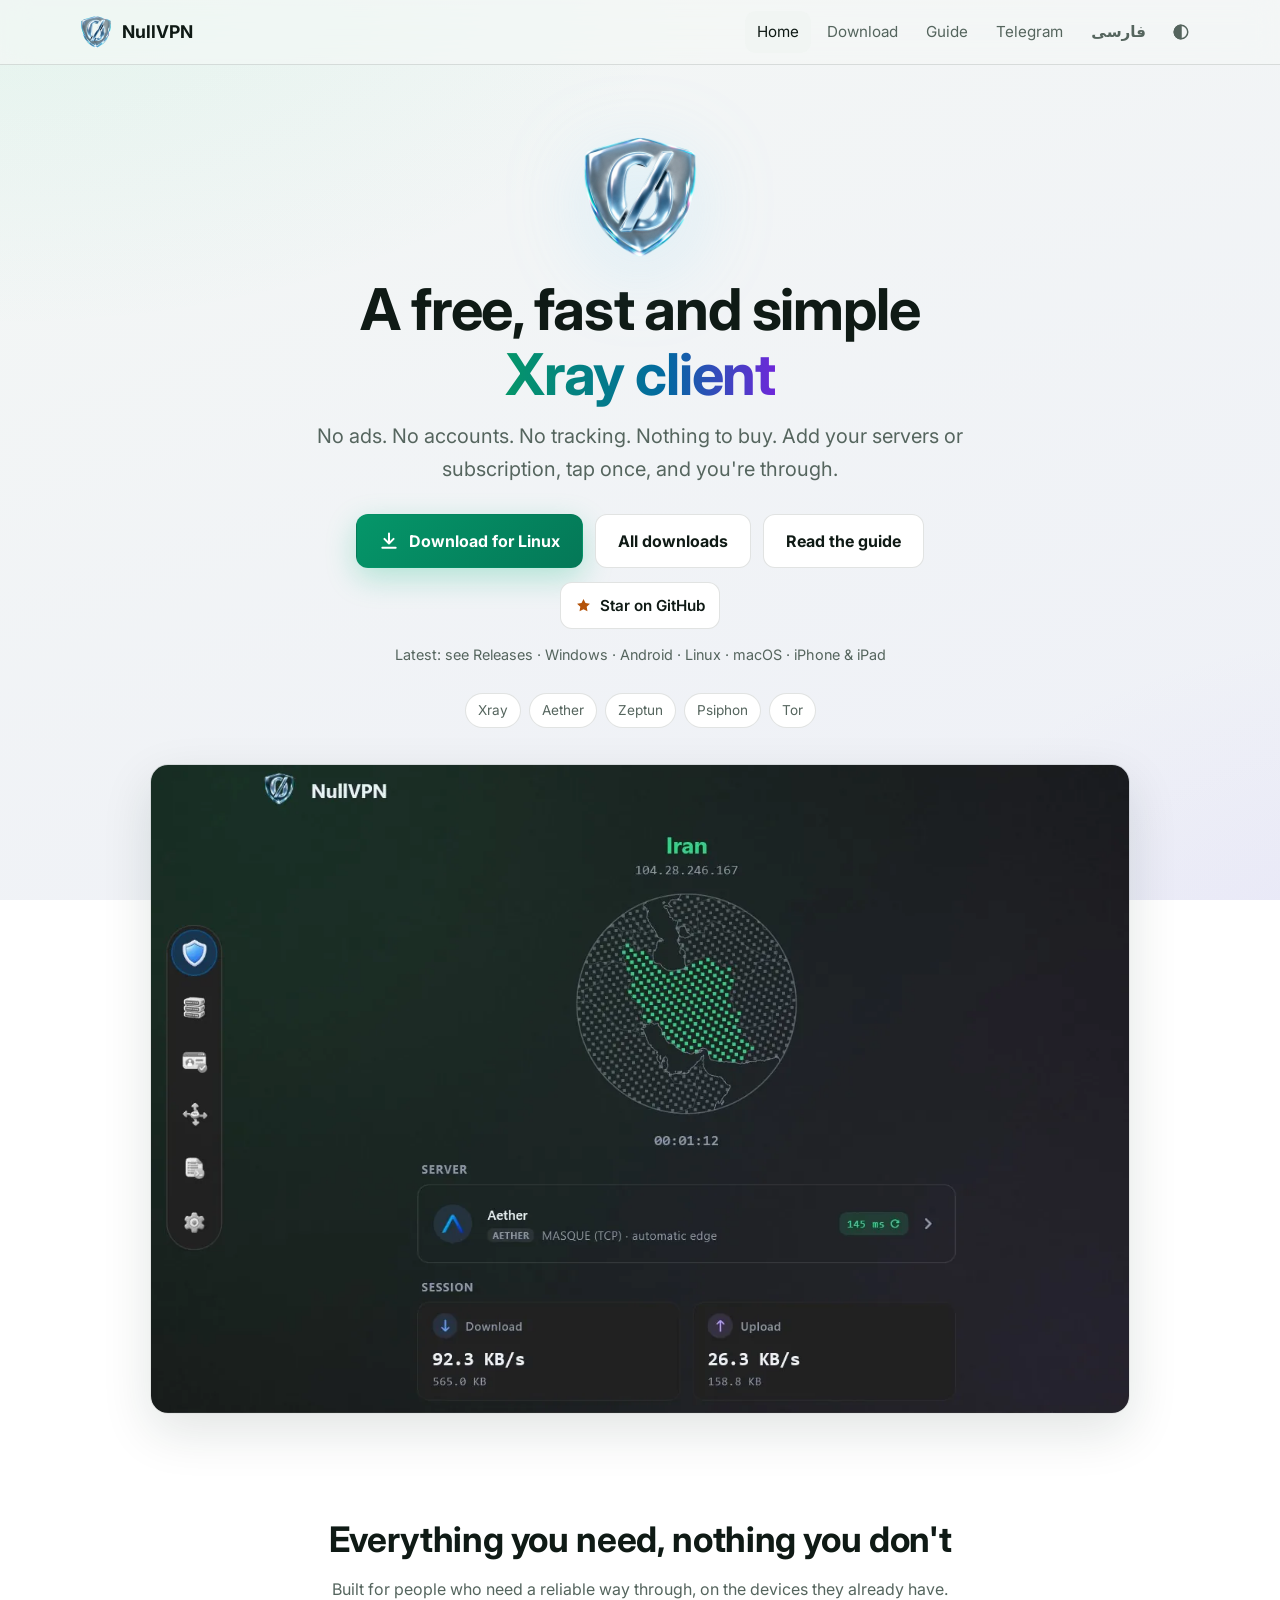
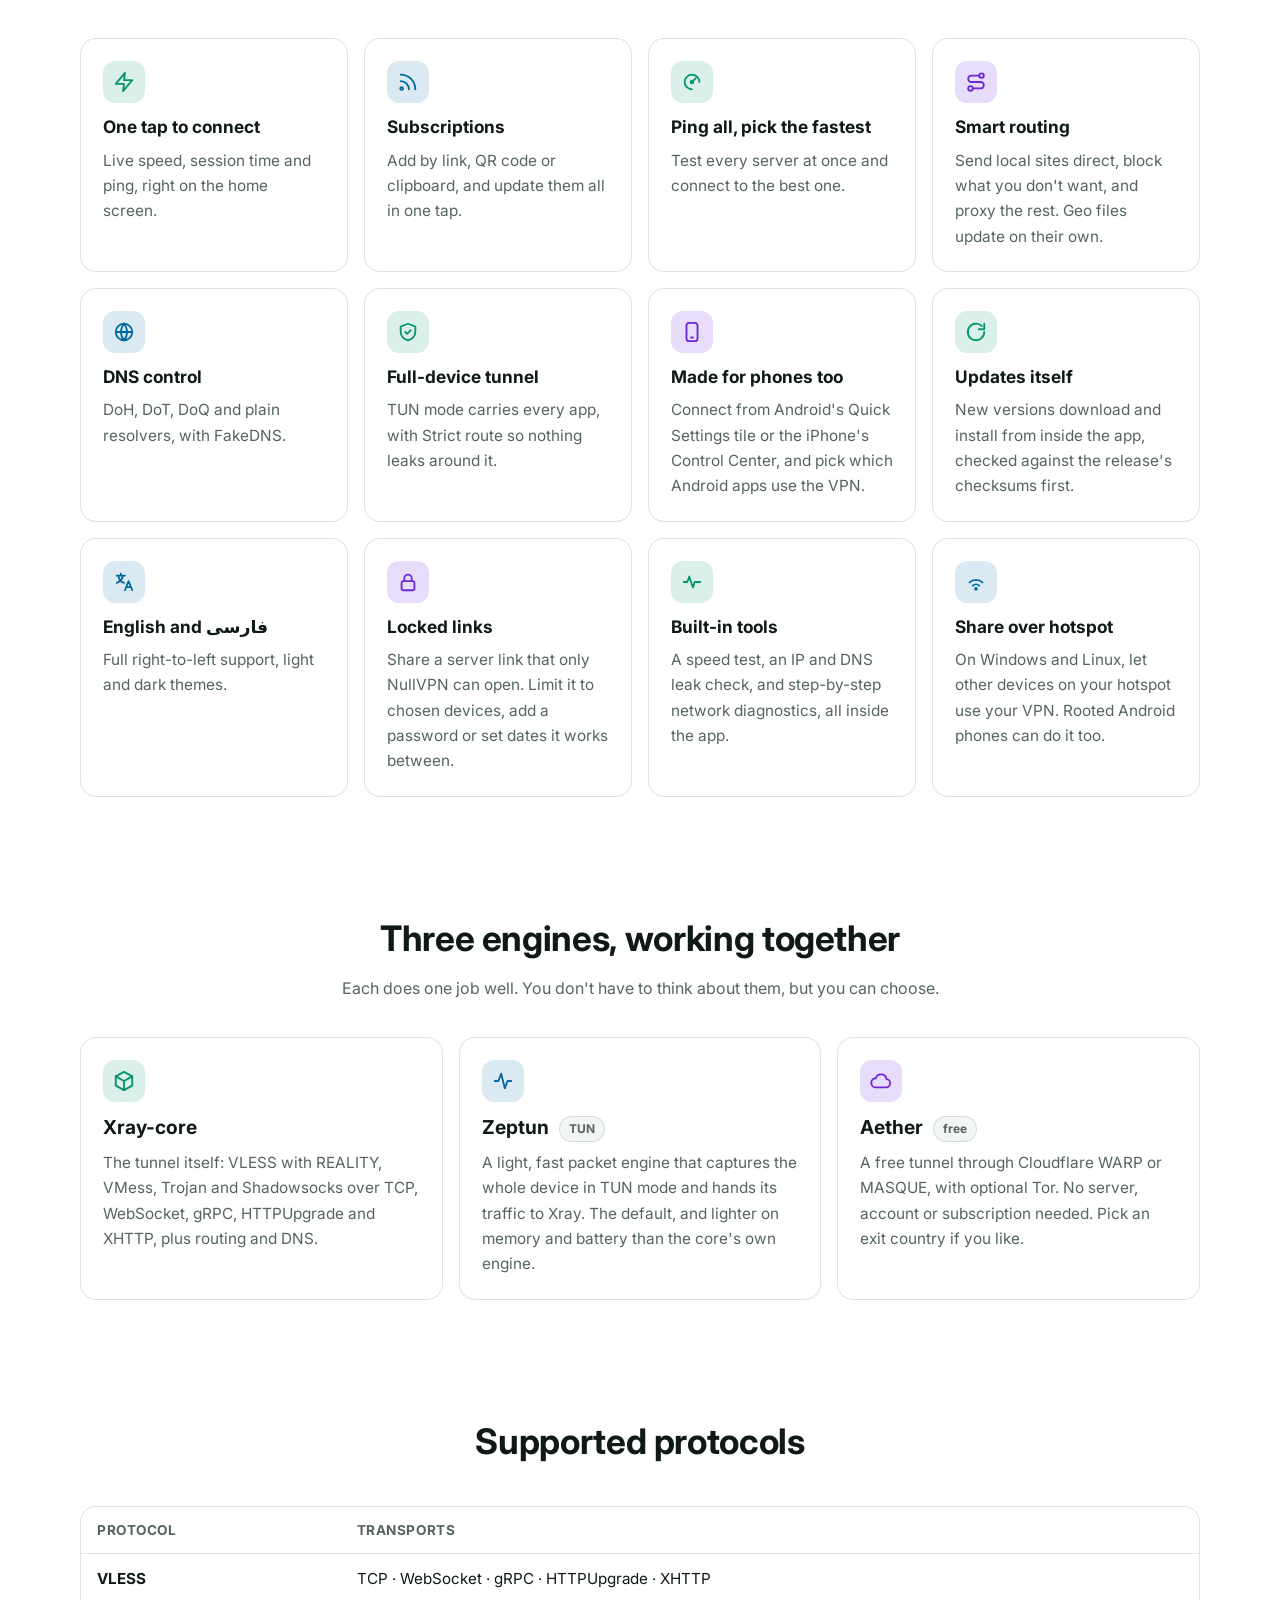
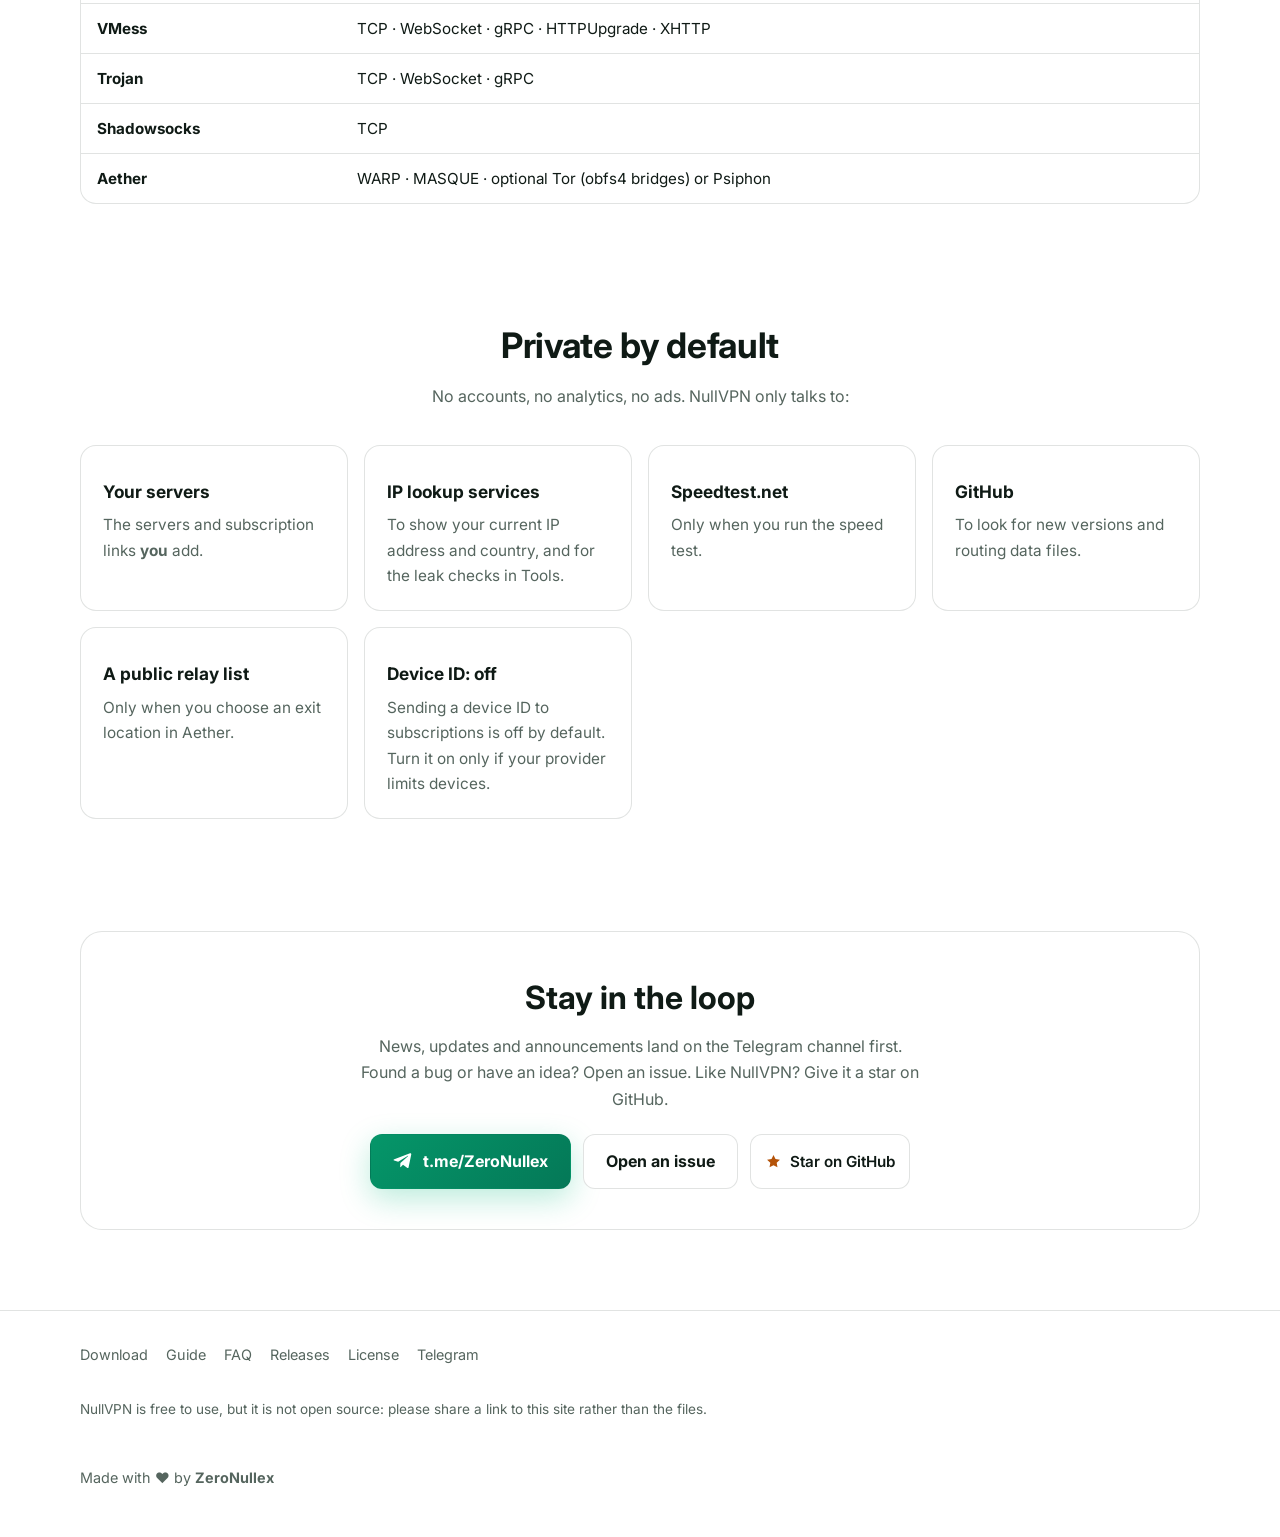
==== commit b5d52708: "Live Web" ====
--- a/index.html
+++ b/index.html
@@ -61,7 +61,7 @@
       </ul>
       <picture>
         <source srcset="assets/screenshot.webp" type="image/webp">
-        <img class="shot" src="assets/screenshot.jpg" alt="NullVPN connected, showing the server, session time and live speeds" width="1266" height="848">
+        <img class="shot" src="assets/screenshot.jpg" alt="NullVPN connected through Aether, showing the country, ping and the session's download and upload" width="1271" height="842">
       </picture>
     </div>
   </section>
@@ -117,6 +117,21 @@
           <div class="ico ice"><svg viewBox="0 0 24 24" fill="none" stroke="currentColor" stroke-width="2" stroke-linecap="round" stroke-linejoin="round"><path d="M4 5h9M8.5 3v2M6 5c0 4 3 7 6 8M11 5c-1 4-4 7-7 8M13 21l4-10 4 10M14.5 17.5h5"/></svg></div>
           <h3>English and فارسی</h3>
           <p>Full right-to-left support, light and dark themes.</p>
+        </div>
+        <div class="card">
+          <div class="ico violet"><svg viewBox="0 0 24 24" fill="none" stroke="currentColor" stroke-width="2" stroke-linecap="round" stroke-linejoin="round"><rect x="5" y="11" width="14" height="10" rx="2"/><path d="M8 11V8a4 4 0 0 1 8 0v3"/></svg></div>
+          <h3>Locked links</h3>
+          <p>Share a server link that only NullVPN can open. Limit it to chosen devices, add a password or set dates it works between.</p>
+        </div>
+        <div class="card">
+          <div class="ico"><svg viewBox="0 0 24 24" fill="none" stroke="currentColor" stroke-width="2" stroke-linecap="round" stroke-linejoin="round"><path d="M3 12h4l2-6 4 12 2-6h6"/></svg></div>
+          <h3>Built-in tools</h3>
+          <p>A speed test, an IP and DNS leak check, and step-by-step network diagnostics, all inside the app.</p>
+        </div>
+        <div class="card">
+          <div class="ico ice"><svg viewBox="0 0 24 24" fill="none" stroke="currentColor" stroke-width="2" stroke-linecap="round" stroke-linejoin="round"><path d="M5 12.5a10 10 0 0 1 14 0M8.5 16a5 5 0 0 1 7 0"/><circle cx="12" cy="19.5" r="1"/></svg></div>
+          <h3>Share over hotspot</h3>
+          <p>On Windows and Linux, let other devices on your hotspot use your VPN. Rooted Android phones can do it too.</p>
         </div>
       </div>
     </div>
@@ -176,7 +191,9 @@
       </div>
       <div class="grid">
         <div class="card"><h3>Your servers</h3><p>The servers and subscription links <strong>you</strong> add.</p></div>
-        <div class="card"><h3>ip-api.com</h3><p>To show your current IP address and country.</p></div>
+        <div class="card"><h3>IP lookup services</h3><p>To show your current IP address and country, and for the leak checks in Tools.</p></div>
+        <div class="card"><h3>Speedtest.net</h3><p>Only when you run the speed test.</p></div>
+        <div class="card"><h3>GitHub</h3><p>To look for new versions and routing data files.</p></div>
         <div class="card"><h3>A public relay list</h3><p>Only when you choose an exit location in Aether.</p></div>
         <div class="card"><h3>Device ID: off</h3><p>Sending a device ID to subscriptions is off by default. Turn it on only if your provider limits devices.</p></div>
       </div>
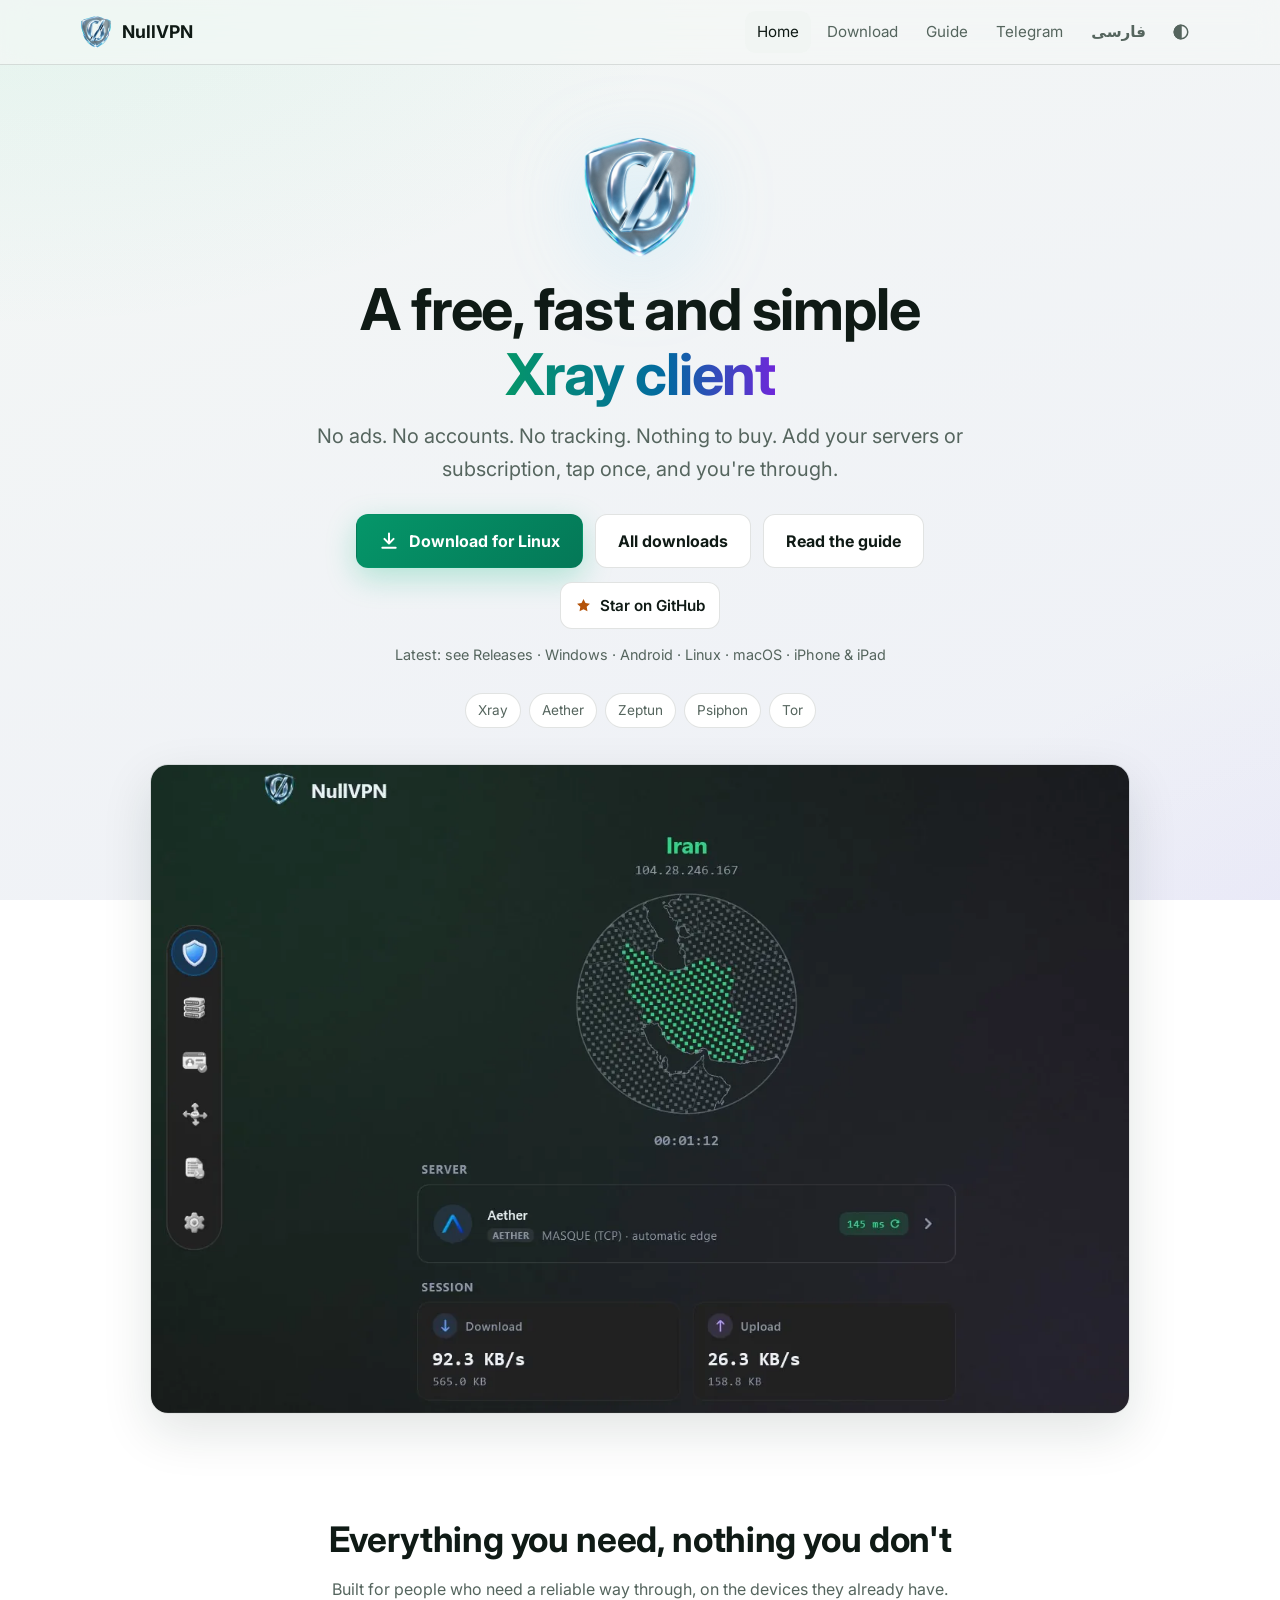
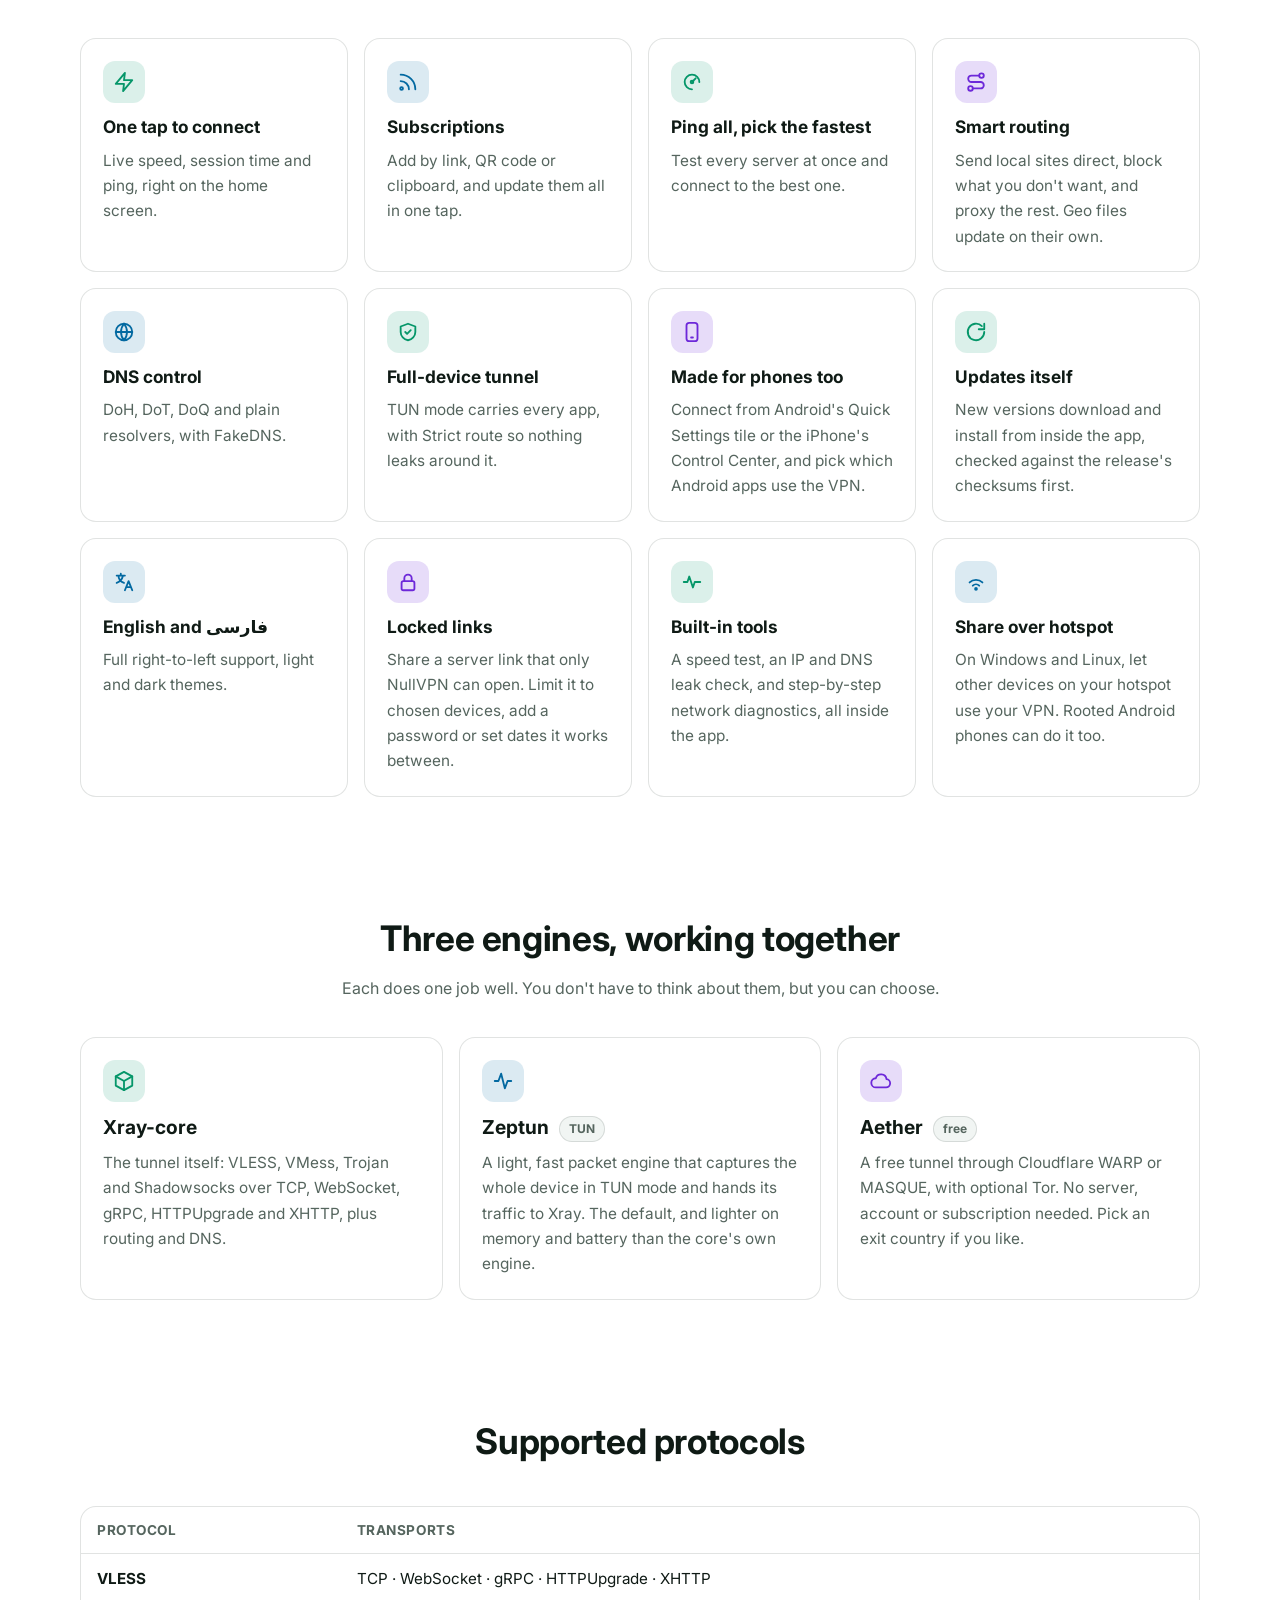
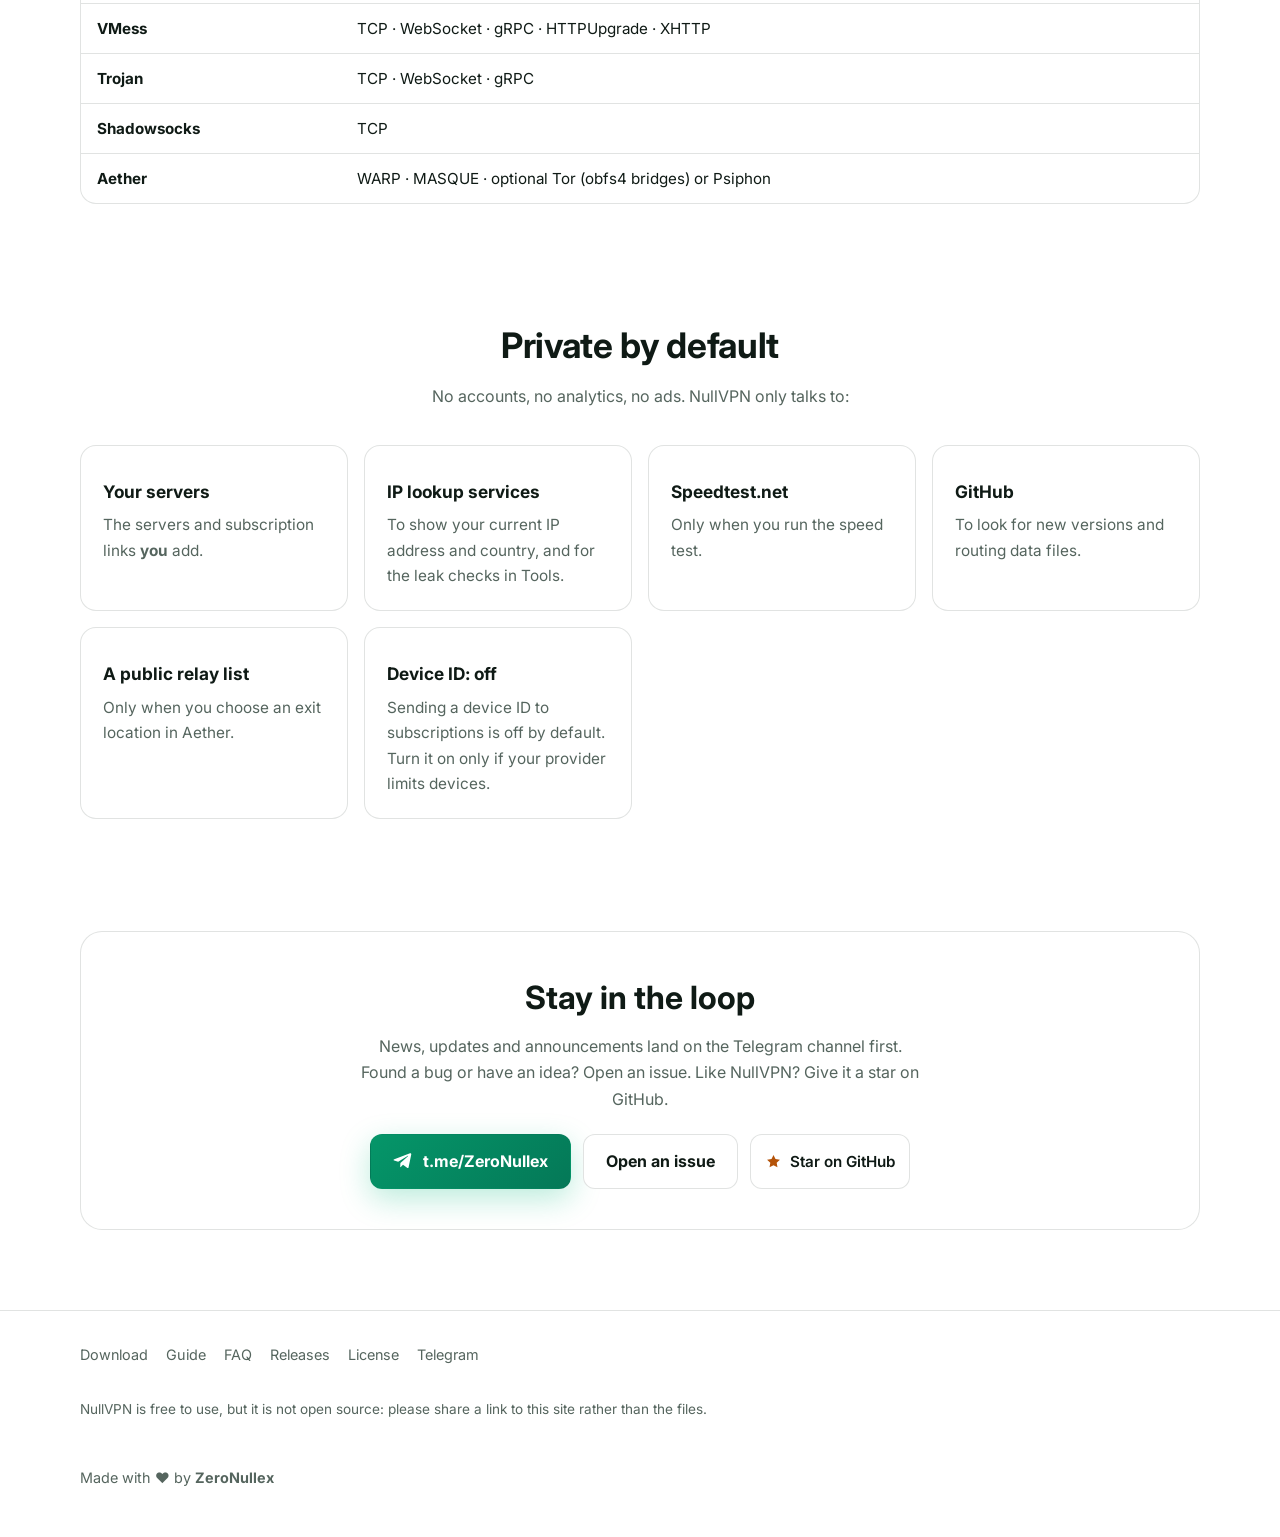
==== commit 593397e4: "Live Web" ====
--- a/index.html
+++ b/index.html
@@ -147,7 +147,7 @@
         <div class="card">
           <div class="ico"><svg viewBox="0 0 24 24" fill="none" stroke="currentColor" stroke-width="2" stroke-linecap="round" stroke-linejoin="round"><path d="m12 2 9 5v10l-9 5-9-5V7z"/><path d="m12 22V12M21 7l-9 5-9-5"/></svg></div>
           <h3>Xray-core</h3>
-          <p>The tunnel itself: VLESS with REALITY, VMess, Trojan and Shadowsocks over TCP, WebSocket, gRPC, HTTPUpgrade and XHTTP, plus routing and DNS.</p>
+          <p>The tunnel itself: VLESS, VMess, Trojan and Shadowsocks over TCP, WebSocket, gRPC, HTTPUpgrade and XHTTP, plus routing and DNS.</p>
         </div>
         <div class="card">
           <div class="ico ice"><svg viewBox="0 0 24 24" fill="none" stroke="currentColor" stroke-width="2" stroke-linecap="round" stroke-linejoin="round"><path d="M3 12h4l3-8 4 16 3-8h4"/></svg></div>
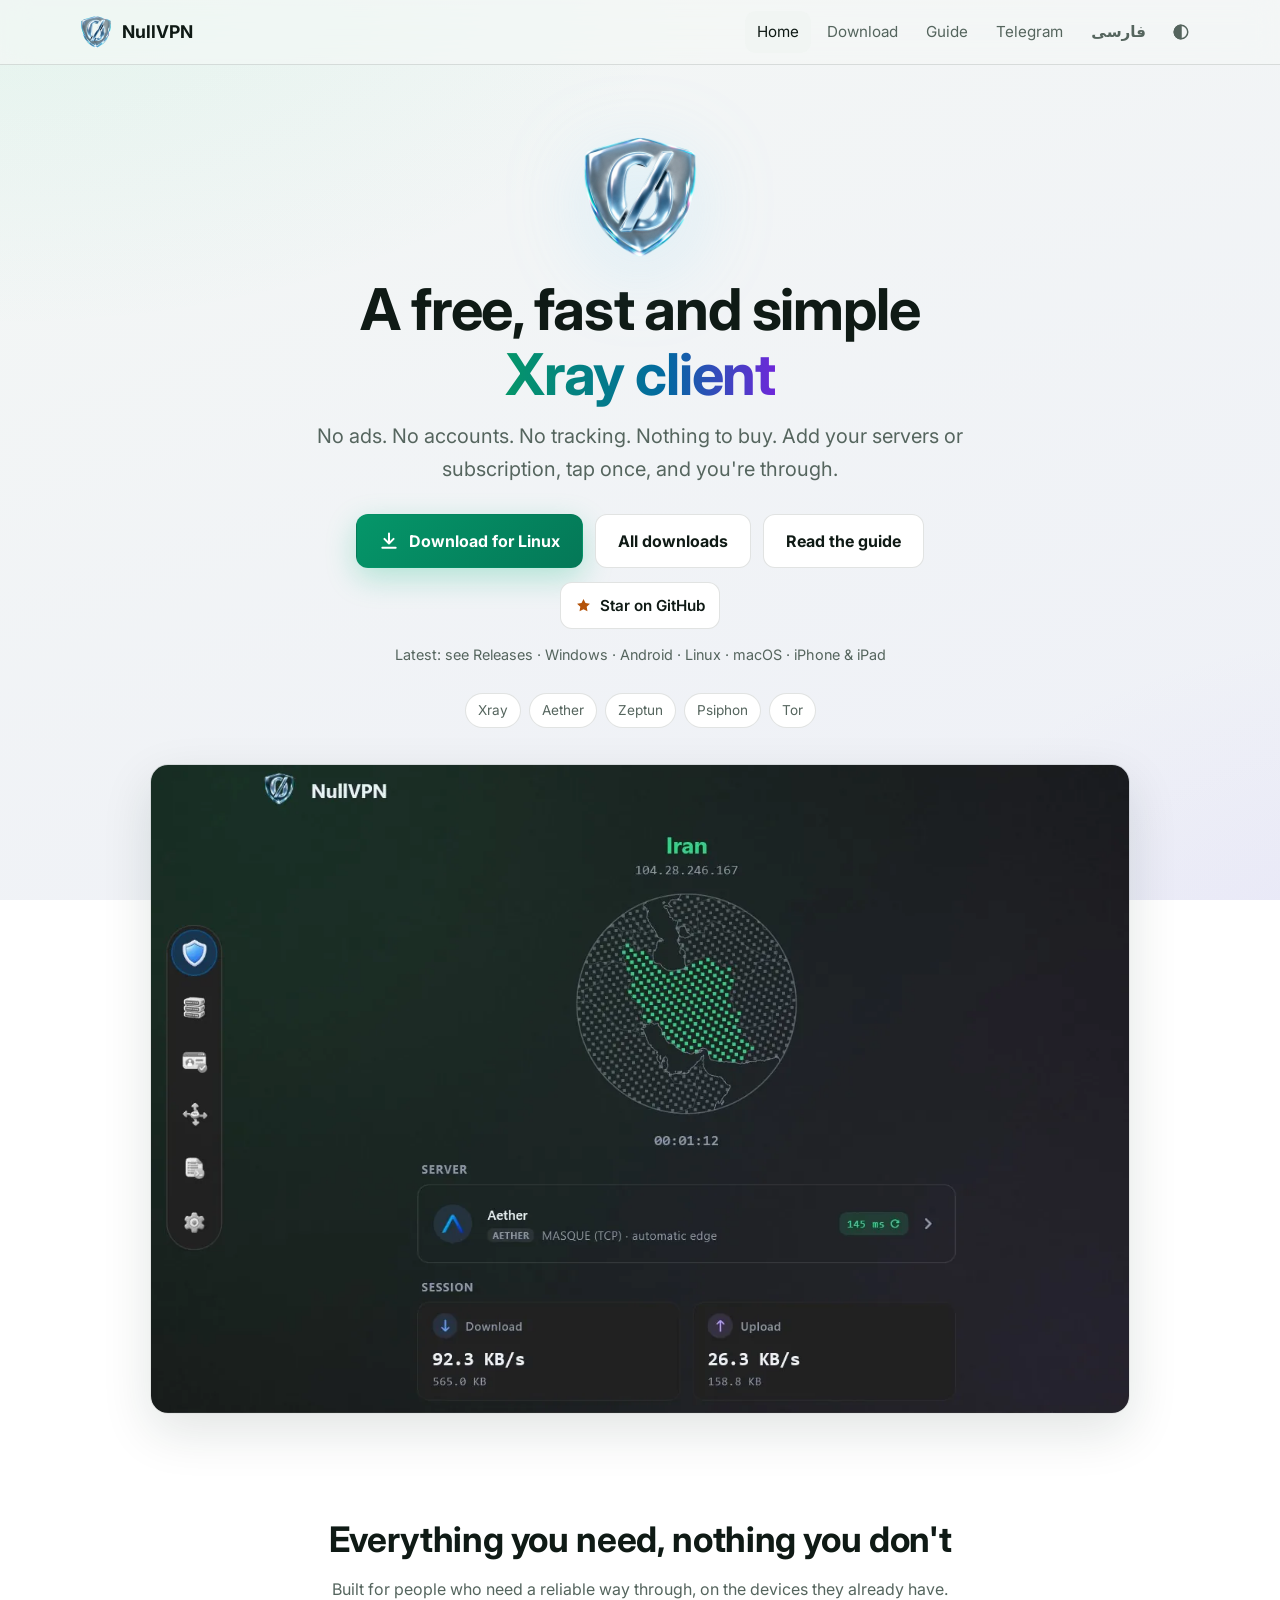
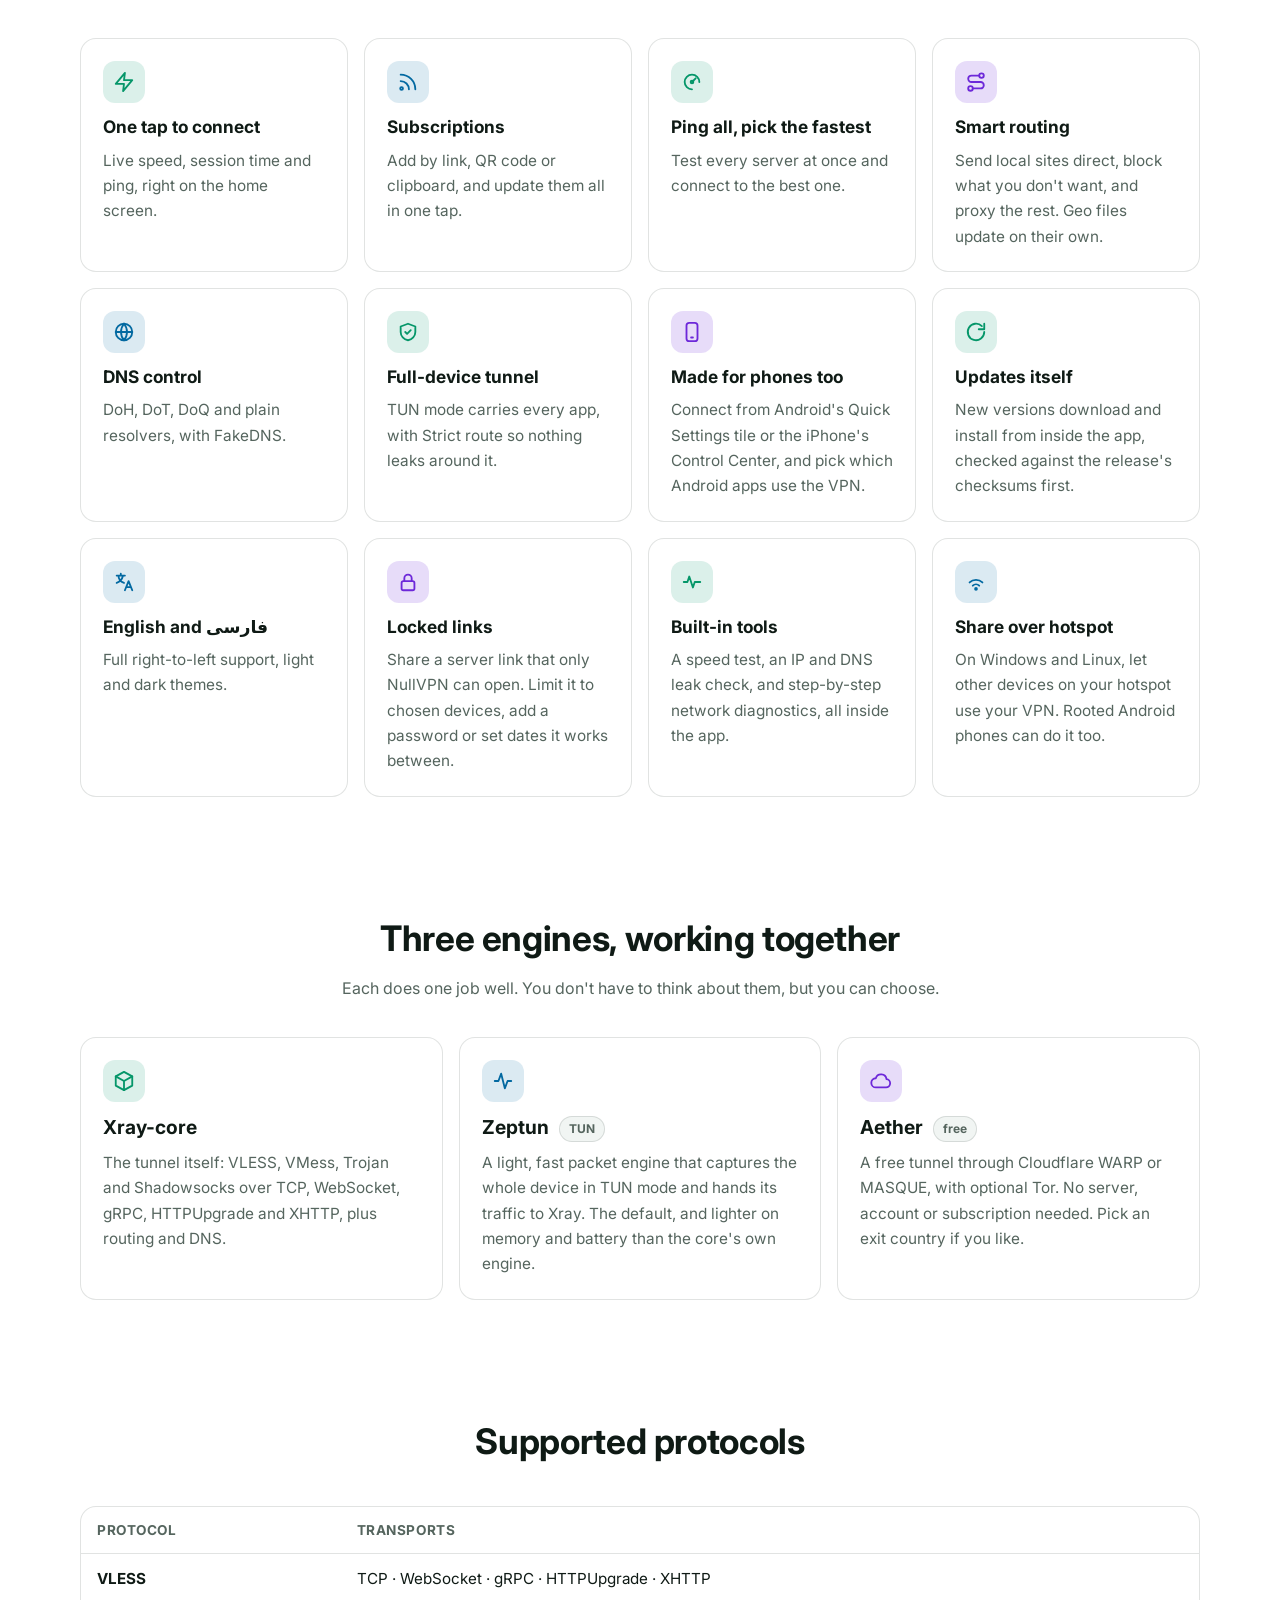
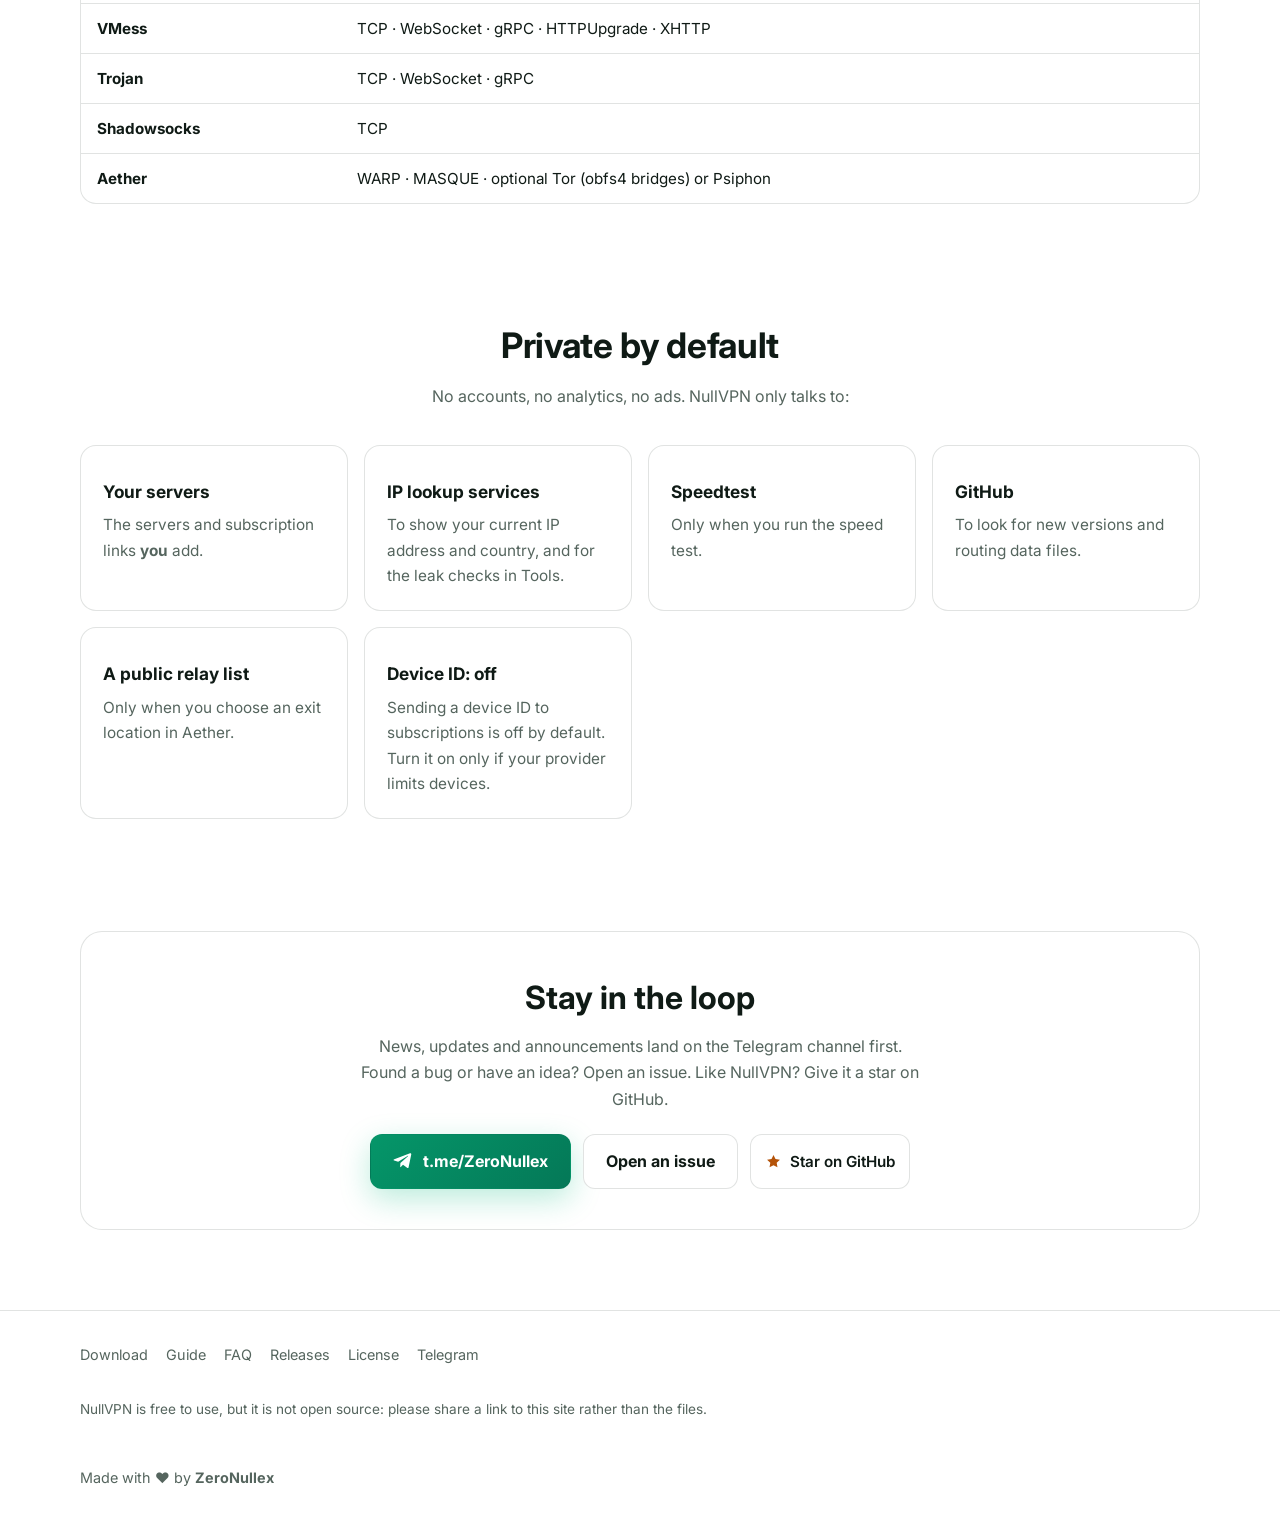
==== commit 9d570ae7: "Live Web" ====
--- a/index.html
+++ b/index.html
@@ -192,7 +192,7 @@
       <div class="grid">
         <div class="card"><h3>Your servers</h3><p>The servers and subscription links <strong>you</strong> add.</p></div>
         <div class="card"><h3>IP lookup services</h3><p>To show your current IP address and country, and for the leak checks in Tools.</p></div>
-        <div class="card"><h3>Speedtest.net</h3><p>Only when you run the speed test.</p></div>
+        <div class="card"><h3>Speedtest</h3><p>Only when you run the speed test.</p></div>
         <div class="card"><h3>GitHub</h3><p>To look for new versions and routing data files.</p></div>
         <div class="card"><h3>A public relay list</h3><p>Only when you choose an exit location in Aether.</p></div>
         <div class="card"><h3>Device ID: off</h3><p>Sending a device ID to subscriptions is off by default. Turn it on only if your provider limits devices.</p></div>
